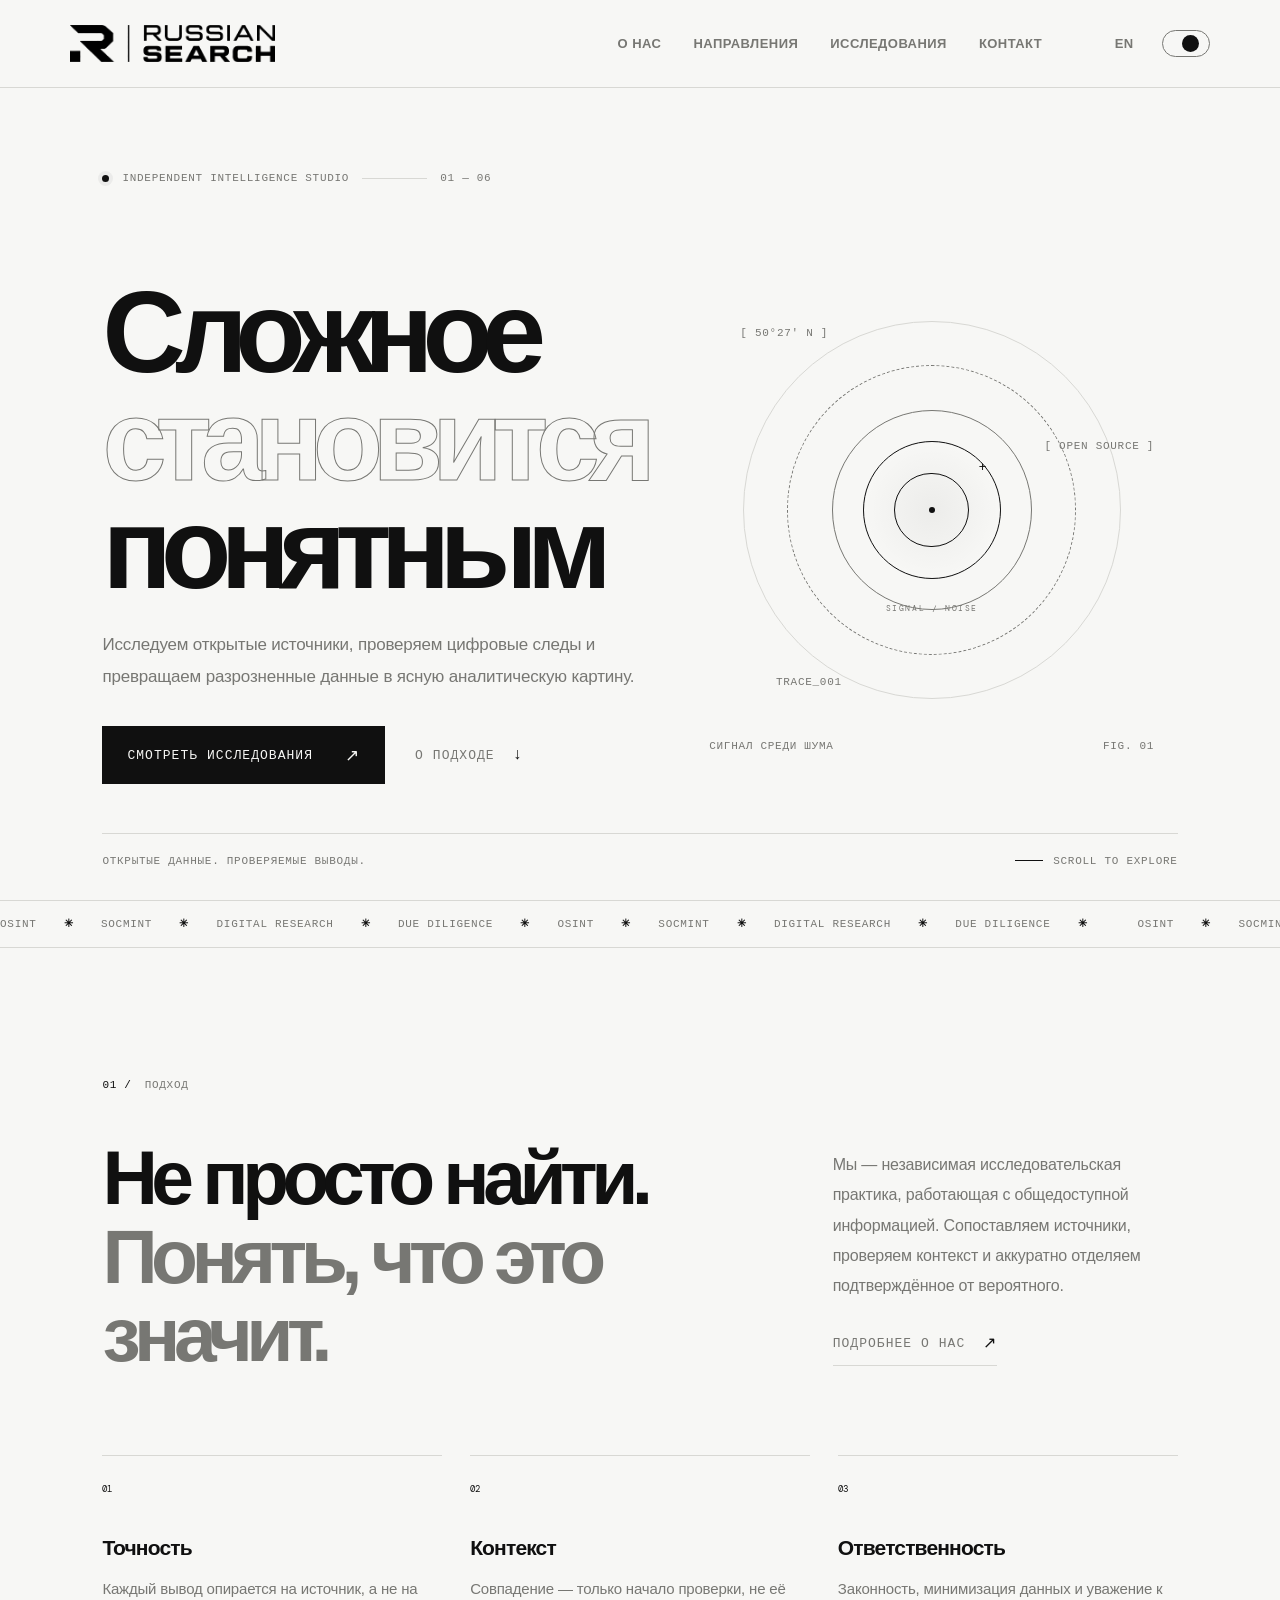
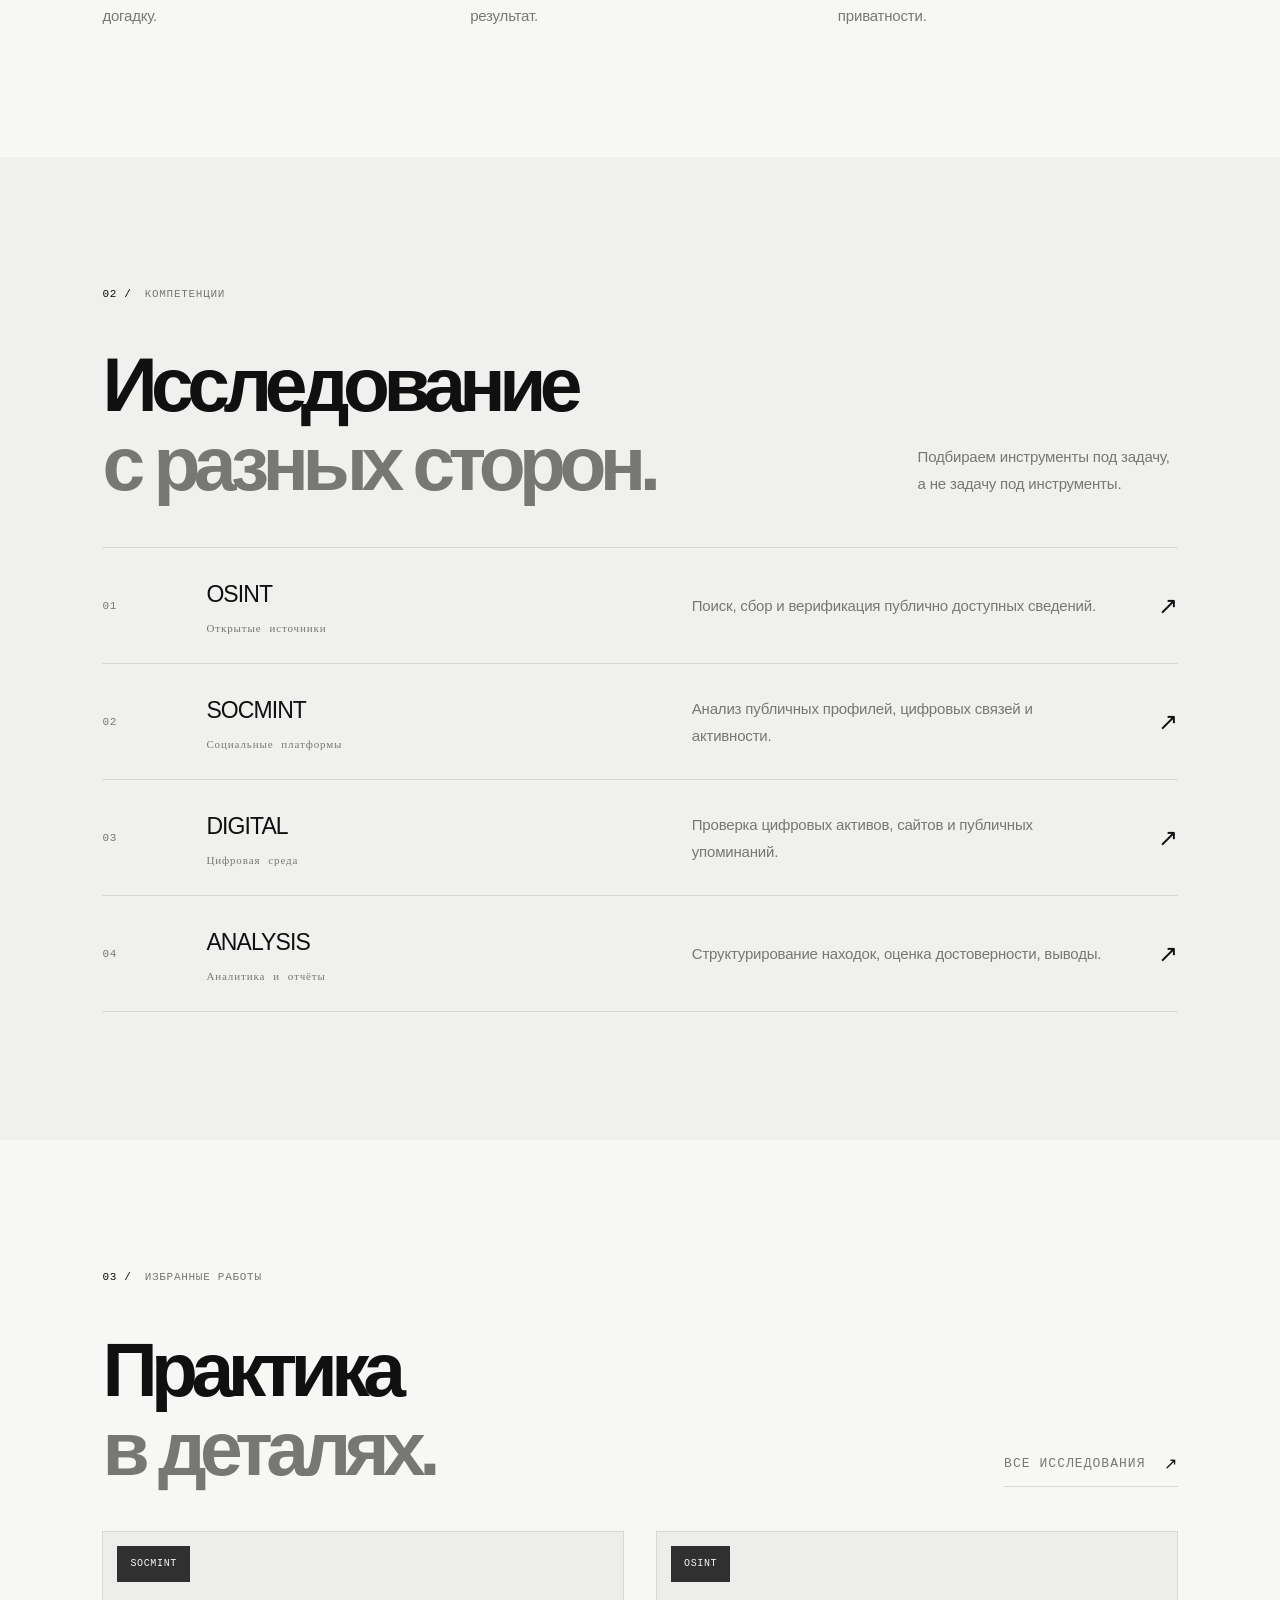
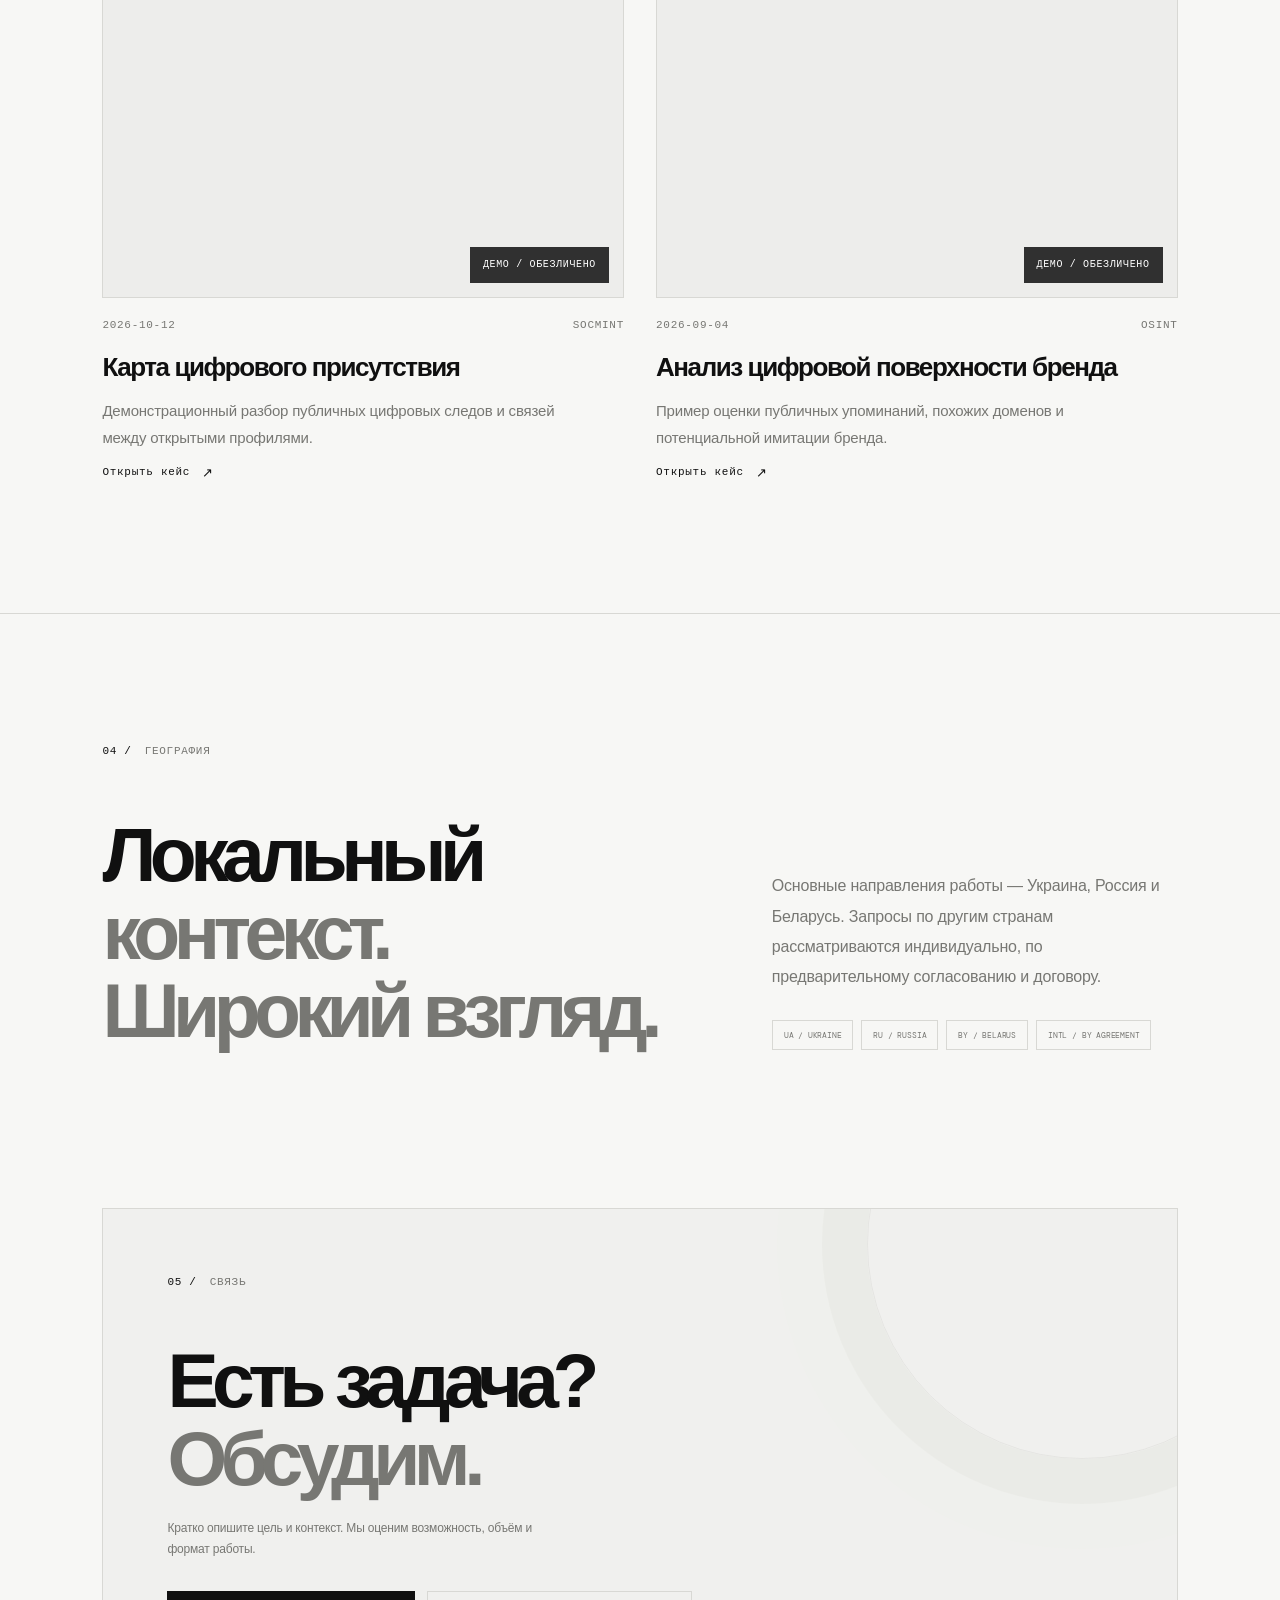
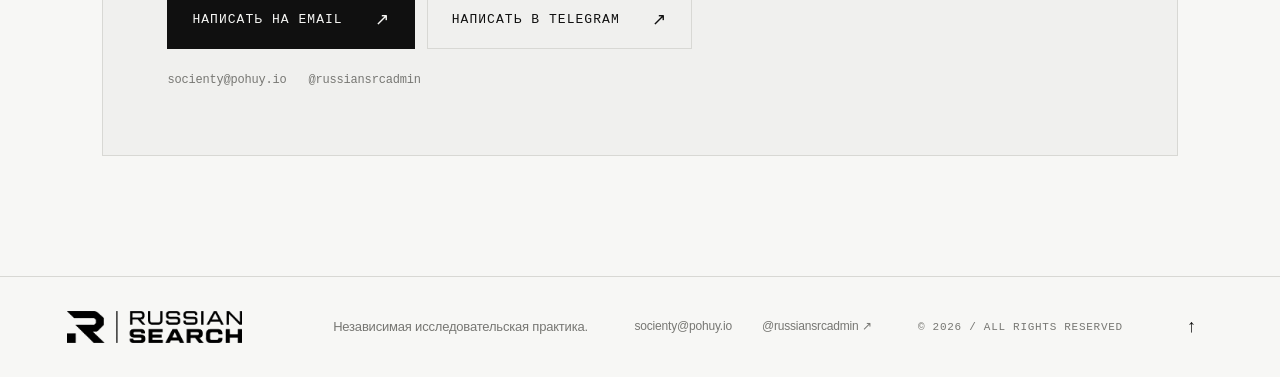
==== index.html @ 15780069 "site" ====
<!doctype html>
<html lang="ru">
<head>
<meta charset="utf-8"><meta name="viewport" content="width=device-width, initial-scale=1">
<meta name="theme-color" content="#f7f7f5">
<meta name="description" content="Independent OSINT research studio. Evidence-led intelligence, digital investigations and analytical reporting.">
<title>RUSSIAN SEARCH — Intelligence, clearly.</title>
<link rel="preconnect" href="https://fonts.googleapis.com"><link rel="preconnect" href="https://fonts.gstatic.com" crossorigin>
<link href="https://fonts.googleapis.com/css2?family=DM+Mono:wght@400;500&family=Manrope:wght@400;500;600;700;800&display=swap" rel="stylesheet">
<link rel="stylesheet" href="assets/css.css">
<link rel="stylesheet" href="assets/brand.css">
</head>
<body>
<div class="noise"></div><div class="cursor-glow"></div>
<header class="header">
 <a class="logo" href="#home" aria-label="Home"><img class="logo-image" src="assets/russian-search-logo.png" alt="Russian Search"></a>
 <nav class="nav" id="nav"><a href="#about" data-t="nav_about">О нас</a><a href="#services" data-t="nav_services">Направления</a><a href="#work" data-t="nav_work">Исследования</a><a href="#contact" data-t="nav_contact">Контакт</a></nav>
 <div class="header-actions"><button class="lang" id="lang">EN</button><button class="theme" id="theme" aria-label="Switch theme"><span></span></button><button class="burger" id="burger" aria-label="Open menu" aria-controls="nav" aria-expanded="false"><i></i><i></i></button></div>
</header>
<main id="home">
<section class="hero section-pad">
 <div class="hero-kicker reveal"><span class="pulse"></span><span data-t="hero_kicker">INDEPENDENT INTELLIGENCE STUDIO</span><span class="kicker-line"></span><span class="mono">01 — 06</span></div>
 <div class="hero-grid">
  <div class="hero-main"><h1 class="hero-title reveal"><span data-t="hero_line1">Сложное</span><br><span class="outline" data-t="hero_line2">становится</span><br><span data-t="hero_line3">понятным<span class="lime">.</span></span></h1>
   <p class="hero-desc reveal" data-t="hero_desc">Исследуем открытые источники, проверяем цифровые следы и превращаем разрозненные данные в ясную аналитическую картину.</p>
   <div class="hero-cta reveal"><a class="btn btn-light" href="#work"><span data-t="hero_cta">Смотреть исследования</span><b>↗</b></a><a class="text-link" href="#about"><span data-t="hero_more">О подходе</span><b>↓</b></a></div>
  </div>
  <div class="hero-art reveal">
   <div class="orbit orbit-a"></div><div class="orbit orbit-b"></div><div class="orbit orbit-c"></div>
   <div class="art-core"><div class="core-cross">+</div><div class="core-ring"></div><div class="core-dot"></div><span class="core-label">SIGNAL / NOISE</span></div>
   <span class="art-tag tag-a">[ 50°27' N ]</span><span class="art-tag tag-b">[ OPEN SOURCE ]</span><span class="art-tag tag-c">TRACE_001</span>
   <div class="art-bottom"><span data-t="art_caption">СИГНАЛ СРЕДИ ШУМА</span><span class="mono">FIG. 01</span></div>
  </div>
 </div>
 <div class="hero-bottom reveal"><span data-t="hero_bottom">ОТКРЫТЫЕ ДАННЫЕ. ПРОВЕРЯЕМЫЕ ВЫВОДЫ.</span><span class="scroll-cue"><i></i><span data-t="scroll">SCROLL TO EXPLORE</span></span></div>
</section>
<section class="ticker" aria-label="Areas"><div class="ticker-track"><span>OSINT <b>✳</b> SOCMINT <b>✳</b> DIGITAL RESEARCH <b>✳</b> DUE DILIGENCE <b>✳</b> OSINT <b>✳</b> SOCMINT <b>✳</b> DIGITAL RESEARCH <b>✳</b> DUE DILIGENCE <b>✳</b></span><span aria-hidden="true">OSINT <b>✳</b> SOCMINT <b>✳</b> DIGITAL RESEARCH <b>✳</b> DUE DILIGENCE <b>✳</b></span></div></section>
<section class="intro section-pad" id="about">
 <div class="section-label reveal"><span>01 /</span><span data-t="about_label">ПОДХОД</span></div>
 <div class="intro-content"><h2 class="display reveal" data-t="about_title">Не просто найти.<br><em>Понять, что это значит.</em></h2><div class="intro-copy reveal"><p data-t="about_copy">Мы — независимая исследовательская практика, работающая с общедоступной информацией. Сопоставляем источники, проверяем контекст и аккуратно отделяем подтверждённое от вероятного.</p><a class="under-link" href="about.html"><span data-t="about_link">Подробнее о нас</span><b>↗</b></a></div></div>
 <div class="principles"><article class="principle reveal"><span>01</span><h3 data-t="principle1">Точность</h3><p data-t="principle1d">Каждый вывод опирается на источник, а не на догадку.</p></article><article class="principle reveal"><span>02</span><h3 data-t="principle2">Контекст</h3><p data-t="principle2d">Совпадение — только начало проверки, не её результат.</p></article><article class="principle reveal"><span>03</span><h3 data-t="principle3">Ответственность</h3><p data-t="principle3d">Законность, минимизация данных и уважение к приватности.</p></article></div>
</section>
<section class="services section-pad" id="services">
 <div class="section-label reveal"><span>02 /</span><span data-t="services_label">КОМПЕТЕНЦИИ</span></div><div class="section-heading reveal"><h2 class="display" data-t="services_title">Исследование<br><em>с разных сторон.</em></h2><p data-t="services_intro">Подбираем инструменты под задачу, а не задачу под инструменты.</p></div>
 <div class="service-list">
  <a class="service-row reveal" href="services.html"><span class="service-no">01</span><span class="service-title">OSINT <small data-t="s1_sub">Открытые источники</small></span><span class="service-desc" data-t="s1_desc">Поиск, сбор и верификация публично доступных сведений.</span><span class="service-arrow">↗</span></a>
  <a class="service-row reveal" href="services.html"><span class="service-no">02</span><span class="service-title">SOCMINT <small data-t="s2_sub">Социальные платформы</small></span><span class="service-desc" data-t="s2_desc">Анализ публичных профилей, цифровых связей и активности.</span><span class="service-arrow">↗</span></a>
  <a class="service-row reveal" href="services.html"><span class="service-no">03</span><span class="service-title">DIGITAL <small data-t="s3_sub">Цифровая среда</small></span><span class="service-desc" data-t="s3_desc">Проверка цифровых активов, сайтов и публичных упоминаний.</span><span class="service-arrow">↗</span></a>
  <a class="service-row reveal" href="services.html"><span class="service-no">04</span><span class="service-title">ANALYSIS <small data-t="s4_sub">Аналитика и отчёты</small></span><span class="service-desc" data-t="s4_desc">Структурирование находок, оценка достоверности, выводы.</span><span class="service-arrow">↗</span></a>
 </div>
</section>
<section class="work section-pad" id="work">
 <div class="section-label reveal"><span>03 /</span><span data-t="work_label">ИЗБРАННЫЕ РАБОТЫ</span></div><div class="work-heading reveal"><h2 class="display" data-t="work_title">Практика<br><em>в деталях.</em></h2><a class="under-link" href="work.html"><span data-t="all_work">Все исследования</span><b>↗</b></a></div>
 <div class="work-grid" id="featured-work"><div class="skeleton"></div><div class="skeleton"></div></div>
</section>
<section class="regions section-pad"><div class="section-label reveal"><span>04 /</span><span data-t="regions_label">ГЕОГРАФИЯ</span></div><div class="regions-layout"><h2 class="display reveal" data-t="regions_title">Локальный<br><em>контекст. Широкий взгляд.</em></h2><div class="regions-right reveal"><p data-t="regions_copy" data-profile="location">Основные направления работы — Украина, Россия и Беларусь. Запросы по другим странам рассматриваются индивидуально, по предварительному согласованию и договору.</p><div class="region-tags"><span>UA / UKRAINE</span><span>RU / RUSSIA</span><span>BY / BELARUS</span><span>INTL / BY AGREEMENT</span></div></div></div></section>
<section class="contact section-pad" id="contact"><div class="contact-box reveal"><div class="contact-orb"></div><div class="section-label"><span>05 /</span><span data-t="contact_label">СВЯЗЬ</span></div><h2 class="display" data-t="contact_title">Есть задача?<br><em>Обсудим.</em></h2><p data-t="contact_copy">Кратко опишите цель и контекст. Мы оценим возможность, объём и формат работы.</p><div class="contact-actions"><a class="btn btn-lime" data-contact-email href="mailto:socienty@pohuy.io"><span data-t="contact_btn">Написать на email</span><b>↗</b></a><a class="btn btn-outline" data-contact-telegram href="https://t.me/russiansrcadmin" target="_blank" rel="noopener noreferrer"><span data-t="contact_telegram">Написать в Telegram</span><b>↗</b></a></div><div class="contact-details"><a data-contact-email href="mailto:socienty@pohuy.io">socienty@pohuy.io</a><a data-contact-telegram href="https://t.me/russiansrcadmin" target="_blank" rel="noopener noreferrer">@russiansrcadmin</a></div></div></section>
</main>
<footer class="footer"><a class="logo" href="#home"><img class="logo-image" src="assets/russian-search-logo.png" alt="Russian Search"></a><span data-t="footer_text">Независимая исследовательская практика.</span><div class="footer-contacts"><a data-contact-email href="mailto:socienty@pohuy.io">socienty@pohuy.io</a><a data-contact-telegram href="https://t.me/russiansrcadmin" target="_blank" rel="noopener noreferrer">@russiansrcadmin <span aria-hidden="true">↗</span></a></div><span class="mono">© <span id="year"></span> / ALL RIGHTS RESERVED</span><a class="to-top" href="#home">↑</a></footer>
<script src="assets/app.js"></script>
</body></html>
---- assets/css.css ----
@import url('https://fonts.googleapis.com/css2?family=DM+Mono:wght@400;500&family=Manrope:wght@400;500;600;700;800&display=swap');
:root{--bg:#0b0d0c;--panel:#121613;--ink:#f0f2ed;--muted:#8c948d;--line:#29312b;--lime:#c3fa72;--lime-dim:#c3fa7217;--card:#111511;--shadow:0 30px 90px #0007;--max:1280px}
[data-theme=light]{--bg:#f1f2ed;--panel:#fff;--ink:#141814;--muted:#6f786f;--line:#d9ded5;--lime:#7eae3c;--lime-dim:#7eae3c19;--card:#e9ede5;--shadow:0 30px 90px #1b28101a}
*{box-sizing:border-box}html{scroll-behavior:smooth;scroll-padding-top:95px}body{margin:0;background:var(--bg);color:var(--ink);font-family:Manrope,Arial,sans-serif;overflow-x:hidden;transition:background .35s,color .35s}a{color:inherit;text-decoration:none}button{font:inherit;color:inherit;cursor:pointer}.noise{position:fixed;inset:-50%;z-index:20;pointer-events:none;opacity:.035;background-image:url("data:image/svg+xml,%3Csvg viewBox='0 0 180 180' xmlns='http://www.w3.org/2000/svg'%3E%3Cfilter id='n'%3E%3CfeTurbulence type='fractalNoise' baseFrequency='.8' numOctaves='4' stitchTiles='stitch'/%3E%3C/filter%3E%3Crect width='100%25' height='100%25' filter='url(%23n)' opacity='.6'/%3E%3C/svg%3E")}.cursor-glow{position:fixed;top:0;left:0;width:280px;height:280px;border-radius:50%;background:radial-gradient(circle,#c3fa720d,transparent 68%);pointer-events:none;z-index:0;transition:transform .12s ease-out}.header{height:82px;padding:0 clamp(22px,6vw,92px);display:flex;align-items:center;justify-content:space-between;border-bottom:1px solid var(--line);position:sticky;top:0;z-index:15;background:color-mix(in srgb,var(--bg) 82%,transparent);backdrop-filter:blur(22px)}.logo{display:flex;align-items:center;gap:12px;position:relative;z-index:2}.logo-symbol{width:34px;height:34px;border:1px solid var(--lime);border-radius:50%;display:grid;place-items:center;font-size:16px;font-weight:800;letter-spacing:-.1em}.logo-symbol span{color:var(--lime)}.logo-name{font-size:11px;font-weight:800;letter-spacing:.2em}.nav{display:flex;gap:clamp(20px,3vw,44px);margin-left:auto;margin-right:6vw}.nav a,.admin,.lang{font:10px 'DM Mono',monospace;letter-spacing:.08em;text-transform:uppercase;color:var(--muted);transition:color .2s}.nav a:hover,.admin:hover{color:var(--lime)}.header-actions{display:flex;align-items:center;gap:22px}.lang{background:none;border:0;color:var(--ink)}.theme{width:37px;height:21px;border:1px solid var(--line);border-radius:20px;background:var(--panel);padding:3px;display:flex;align-items:center}.theme span{width:13px;height:13px;background:var(--lime);border-radius:50%;transition:transform .25s}.theme:after{content:"";}.theme span{transform:translateX(0)}[data-theme=light] .theme span{transform:translateX(15px)}.burger{display:none;background:none;border:0}.burger i{display:block;width:20px;height:1px;background:var(--ink);margin:6px}.section-pad{padding-left:clamp(22px,8.4vw,132px);padding-right:clamp(22px,8.4vw,132px)}.mono,.section-label,.hero-kicker,.art-tag,.art-bottom,.hero-bottom,.ticker,.service-no,.work-meta,.image-stamp,.image-blur-label,.card-link,.footer .mono,.filter-row,.case-side,.case-disclaimer{font-family:'DM Mono',monospace;letter-spacing:.1em}.hero{min-height:calc(100vh - 82px);padding-top:clamp(75px,10vh,125px);padding-bottom:32px;display:flex;flex-direction:column;justify-content:space-between;position:relative;overflow:hidden}.hero-kicker{display:flex;align-items:center;gap:13px;font-size:9px;color:var(--muted)}.pulse{width:7px;height:7px;background:var(--lime);border-radius:50%;box-shadow:0 0 0 5px var(--lime-dim);animation:pulse 2s infinite}.kicker-line{width:65px;height:1px;background:var(--line)}.hero-grid{display:grid;grid-template-columns:1.15fr .85fr;align-items:center;gap:4vw;flex:1}.hero-title{font-size:clamp(66px,9.5vw,142px);line-height:.91;letter-spacing:-.09em;font-weight:600;margin:45px 0 30px;position:relative;z-index:2}.hero-title .outline{-webkit-text-stroke:1px var(--muted);color:transparent}.lime{color:var(--lime)}.hero-desc{font-size:13px;line-height:1.9;color:var(--muted);max-width:460px;margin:0}.hero-cta{display:flex;align-items:center;gap:30px;margin-top:34px}.btn{height:52px;padding:0 19px;display:inline-flex;align-items:center;gap:35px;font:10px 'DM Mono';letter-spacing:.04em;text-transform:uppercase;transition:transform .25s,background .25s,color .25s}.btn b{font-size:17px;font-weight:400}.btn-light{background:var(--ink);color:var(--bg)}.btn-light:hover{background:var(--lime);color:#111;transform:translateY(-3px)}.text-link,.under-link{font:10px 'DM Mono';letter-spacing:.06em;text-transform:uppercase;color:var(--muted);display:inline-flex;gap:18px;align-items:center}.text-link b,.under-link b{color:var(--lime);font-size:16px;font-weight:400}.text-link:hover,.under-link:hover{color:var(--ink)}.hero-art{height:min(490px,45vw);min-height:330px;position:relative;display:grid;place-items:center}.orbit{position:absolute;border:1px solid var(--line);border-radius:50%;aspect-ratio:1;animation:orbit 38s linear infinite}.orbit-a{width:85%}.orbit-b{width:65%;border-style:dashed;animation-direction:reverse;animation-duration:55s}.orbit-c{width:45%;border-color:color-mix(in srgb,var(--lime) 35%,transparent)}.art-core{width:31%;aspect-ratio:1;border:1px solid var(--lime);border-radius:50%;display:grid;place-items:center;position:relative;background:radial-gradient(circle,var(--lime-dim),transparent 70%);box-shadow:0 0 90px var(--lime-dim);animation:float 5s ease-in-out infinite}.core-ring{width:55%;height:55%;border:1px solid var(--lime);border-radius:50%;position:absolute;animation:core 9s linear infinite}.core-dot{width:6px;height:6px;border-radius:50%;background:var(--lime);box-shadow:0 0 18px var(--lime)}.core-cross{position:absolute;top:10%;right:10%;color:var(--lime);font-size:13px}.core-label{position:absolute;bottom:-35px;white-space:nowrap;font:8px 'DM Mono';letter-spacing:.2em;color:var(--muted)}.art-tag{position:absolute;font-size:8px;color:var(--muted)}.tag-a{top:12%;left:7%}.tag-b{right:0;top:35%}.tag-c{bottom:13%;left:15%;color:var(--lime)}.art-bottom{position:absolute;bottom:0;left:0;right:0;display:flex;justify-content:space-between;font-size:8px;color:var(--muted)}.hero-bottom{display:flex;justify-content:space-between;border-top:1px solid var(--line);padding-top:18px;font-size:8px;color:var(--muted)}.scroll-cue{display:flex;align-items:center;gap:10px}.scroll-cue i{height:1px;width:28px;background:var(--lime)}.ticker{overflow:hidden;border-top:1px solid var(--line);border-bottom:1px solid var(--line);padding:17px 0;white-space:nowrap;color:var(--muted);font-size:9px}.ticker-track{display:flex;width:max-content;animation:marquee 35s linear infinite}.ticker-track span{padding-right:30px}.ticker b{color:var(--lime);padding:0 20px}.section-label{font-size:9px;color:var(--muted);display:flex;gap:13px}.section-label span:first-child{color:var(--lime)}.intro,.services,.work,.regions{padding-top:130px;padding-bottom:130px}.intro-content{display:grid;grid-template-columns:1.3fr .7fr;gap:8vw;margin-top:52px;align-items:end}.display{font-size:clamp(43px,6.1vw,82px);font-weight:500;line-height:1.02;letter-spacing:-.075em;margin:0}.display em{font-style:normal;color:var(--muted)}.intro-copy{max-width:380px;padding-bottom:7px}.intro-copy p,.regions-right p{font-size:13px;line-height:2;color:var(--muted);margin:0 0 27px}.under-link{border-bottom:1px solid var(--line);padding-bottom:12px}.principles{display:grid;grid-template-columns:repeat(3,1fr);gap:35px;margin-top:100px}.principle{border-top:1px solid var(--line);padding-top:18px}.principle>span,.values-grid>div>span{font:9px 'DM Mono';color:var(--lime)}.principle h3{font-size:18px;font-weight:500;letter-spacing:-.04em;margin:30px 0 10px}.principle p{font-size:11px;line-height:1.8;color:var(--muted);max-width:260px;margin:0}.services{background:var(--panel)}.section-heading{display:flex;justify-content:space-between;align-items:end;margin:50px 0 55px;gap:30px}.section-heading>p{max-width:260px;color:var(--muted);font-size:12px;line-height:1.8;margin:0 0 5px}.service-list{border-top:1px solid var(--line)}.service-row{min-height:104px;border-bottom:1px solid var(--line);display:grid;grid-template-columns:70px 1.1fr 1fr 35px;align-items:center;gap:25px;transition:padding .3s,background .3s}.service-row:hover{padding-left:15px;background:var(--lime-dim)}.service-no{font-size:9px;color:var(--lime)}.service-title{font-size:19px;letter-spacing:-.04em}.service-title small{display:block;font:8px 'DM Mono';color:var(--muted);letter-spacing:.08em;margin-top:7px}.service-desc{font-size:11px;line-height:1.7;color:var(--muted);max-width:300px}.service-arrow{font-size:19px;color:var(--lime);text-align:right}.work-heading{display:flex;align-items:end;justify-content:space-between;margin:50px 0 50px}.work-grid{display:grid;grid-template-columns:repeat(2,minmax(0,1fr));gap:45px 24px}.work-card{display:block;min-width:0}.work-image{height:auto;aspect-ratio:1.42;position:relative;overflow:hidden;background:var(--card);border:1px solid var(--line)}.work-image img{width:100%;height:100%;object-fit:cover;filter:blur(9px) saturate(.6);transform:scale(1.08);transition:transform .8s cubic-bezier(.2,.7,.2,1),filter .8s}.work-card:hover .work-image img{transform:scale(1.15);filter:blur(6px) saturate(.8)}.image-fallback{height:100%;background:radial-gradient(circle at 60% 35%,var(--lime-dim),transparent 35%),linear-gradient(130deg,var(--card),var(--panel))}.image-stamp,.image-blur-label{position:absolute;font-size:8px;color:#f0f2ed;background:#0b0d0cbd;padding:8px 10px}.image-stamp{top:14px;left:14px}.image-blur-label{bottom:14px;right:14px;color:var(--lime)}.work-meta{display:flex;justify-content:space-between;color:var(--muted);font-size:8px;margin-top:18px}.work-card h3{font-size:22px;letter-spacing:-.05em;font-weight:500;margin:12px 0 8px}.work-card>p{font-size:11px;line-height:1.8;color:var(--muted);max-width:490px;margin:0}.card-link{font-size:8px;color:var(--lime);display:flex;gap:12px;margin-top:20px}.card-link b{font-size:13px;font-weight:400}.regions{border-top:1px solid var(--line)}.regions-layout{display:grid;grid-template-columns:1fr .7fr;gap:8vw;margin-top:55px;align-items:end}.regions-right{max-width:450px}.region-tags{display:flex;flex-wrap:wrap;gap:8px}.region-tags span{border:1px solid var(--line);padding:9px 11px;font:8px 'DM Mono';color:var(--muted)}.contact{padding-top:30px;padding-bottom:120px}.contact-box{position:relative;overflow:hidden;background:var(--panel);border:1px solid var(--line);padding:clamp(35px,7vw,90px)}.contact-box .display{margin:50px 0 20px}.contact-box>p{font-size:12px;line-height:1.8;color:var(--muted);max-width:380px;margin-bottom:30px}.btn-lime{background:var(--lime);color:#10140e}.btn-lime:hover{transform:translateY(-3px);box-shadow:0 10px 40px var(--lime-dim)}.contact-box>small{display:block;color:var(--muted);font-size:9px;margin-top:18px}.contact-orb{position:absolute;width:430px;height:430px;border:1px solid var(--line);border-radius:50%;right:-120px;top:-180px;box-shadow:0 0 0 45px var(--lime-dim),0 0 0 90px #c3fa7208;pointer-events:none}.footer{min-height:100px;border-top:1px solid var(--line);padding:25px clamp(22px,6vw,92px);display:flex;align-items:center;justify-content:space-between;gap:20px;color:var(--muted);font-size:9px}.footer .mono{font-size:8px}.to-top{font-size:18px;color:var(--lime)}.inner-page{padding-top:100px;padding-bottom:120px;min-height:80vh}.inner-title{font-size:clamp(55px,8vw,105px);margin:55px 0 25px}.inner-lead{font-size:14px;line-height:1.9;color:var(--muted);max-width:650px}.about-photo{height:clamp(220px,40vw,480px);margin:75px 0;overflow:hidden;position:relative;background:var(--panel)}.about-photo img{width:100%;height:100%;object-fit:cover;filter:grayscale(1) brightness(.65);opacity:.8}.about-photo span{position:absolute;bottom:18px;left:20px;font:8px 'DM Mono';letter-spacing:.12em;color:#fff}.two-col{display:grid;grid-template-columns:1fr 1fr;gap:8vw;padding:45px 0;border-top:1px solid var(--line)}.sub-display{font-size:clamp(27px,4vw,45px);line-height:1.1;letter-spacing:-.06em;font-weight:500}.body-copy{font-size:12px;line-height:2;color:var(--muted);max-width:520px}.values-grid{display:grid;grid-template-columns:repeat(3,1fr);gap:30px;margin:70px 0}.values-grid>div{border-top:1px solid var(--line);padding-top:17px}.values-grid h3{font-size:17px;font-weight:500;margin:30px 0 8px}.values-grid p{font-size:11px;line-height:1.8;color:var(--muted)}.back-link{margin-top:35px}.service-detail-list{margin-top:85px;border-top:1px solid var(--line)}.service-detail{display:grid;grid-template-columns:160px 1fr 30px;gap:30px;padding:34px 0;border-bottom:1px solid var(--line);align-items:start}.service-detail>span{font:9px 'DM Mono';color:var(--lime)}.service-detail h2{font-size:21px;font-weight:500;letter-spacing:-.04em;margin:0 0 12px}.service-detail p{font-size:12px;line-height:1.9;color:var(--muted);max-width:620px;margin:0}.service-detail>b{font-weight:400;color:var(--lime)}.legal-note{display:flex;gap:20px;padding:22px;background:var(--lime-dim);margin-top:45px}.legal-note>span{color:var(--lime);font:15px 'DM Mono'}.legal-note p{font-size:11px;line-height:1.8;color:var(--muted);margin:0}.filter-row{display:flex;align-items:center;gap:10px;margin:60px 0 28px;font-size:8px;color:var(--muted)}.filter{background:none;border:1px solid var(--line);padding:9px 13px;font:8px 'DM Mono';color:var(--muted)}.filter.active,.filter:hover{background:var(--lime);border-color:var(--lime);color:#10140e}.full-grid{padding-bottom:40px}.case-page{padding-top:70px;padding-bottom:120px}.case-wrap{max-width:1050px;margin:auto}.case-label{margin-top:60px}.case-title{font-size:clamp(48px,8vw,94px);margin:30px 0 20px}.case-lead{font-size:14px;line-height:1.9;color:var(--muted);max-width:700px}.case-cover{height:clamp(230px,42vw,500px);position:relative;overflow:hidden;background:var(--panel);margin:55px 0}.case-cover img{width:100%;height:100%;object-fit:cover;filter:blur(9px) grayscale(.5);transform:scale(1.08)}.case-cover span{position:absolute;bottom:17px;right:17px;background:#0b0d0cdb;color:var(--lime);padding:9px;font:8px 'DM Mono'}.case-body{display:grid;grid-template-columns:.35fr 1fr;gap:6vw}.case-side{font-size:8px;color:var(--muted);display:flex;flex-direction:column;gap:12px}.case-body article{font-size:13px;line-height:2;color:var(--muted)}.case-body article h2{font-size:22px;color:var(--ink);font-weight:500;letter-spacing:-.04em;margin-top:35px}.case-disclaimer{font-size:8px;color:var(--lime);border-top:1px solid var(--line);padding-top:18px;margin-top:45px}.skeleton{height:300px;background:linear-gradient(100deg,var(--panel) 20%,var(--card) 40%,var(--panel) 60%);background-size:200% 100%;animation:shimmer 1.5s infinite}.empty-state{color:var(--muted);font-size:12px}.reveal{opacity:0;transform:translateY(24px);transition:opacity .8s ease,transform .8s cubic-bezier(.2,.7,.2,1)}.reveal.visible{opacity:1;transform:translateY(0)}.service-row:nth-child(2),.principle:nth-child(2){transition-delay:.08s}.service-row:nth-child(3),.principle:nth-child(3){transition-delay:.16s}
@keyframes pulse{50%{box-shadow:0 0 0 9px transparent}}@keyframes orbit{to{transform:rotate(360deg)}}@keyframes core{to{transform:rotate(-360deg)}}@keyframes float{50%{transform:translateY(-10px)}}@keyframes marquee{to{transform:translateX(-50%)}}@keyframes shimmer{to{background-position:-200% 0}}
@media(max-width:900px){.header{padding:0 25px}.nav{gap:18px;margin-right:4vw}.hero-grid{grid-template-columns:1fr .8fr}.hero-title{font-size:clamp(65px,10vw,100px)}.hero-art{min-height:280px}.section-pad{padding-left:6vw;padding-right:6vw}.intro-content{gap:5vw}.service-row{grid-template-columns:45px 1fr 1fr 25px;gap:15px}}
@media(max-width:680px){.header{height:70px;padding:0 20px}.header-actions{gap:14px}.nav{display:none;position:absolute;top:69px;left:0;right:0;margin:0;padding:24px 22px 28px;background:var(--bg);border-bottom:1px solid var(--line);flex-direction:column;gap:22px}.nav.open{display:flex}.nav a{font-size:12px}.burger{display:block}.burger i{transition:.2s}.burger.active i:first-child{transform:translateY(3.5px) rotate(45deg)}.burger.active i:last-child{transform:translateY(-3.5px) rotate(-45deg)}.admin{display:none}.hero{min-height:auto;padding-top:85px;padding-bottom:25px}.hero-grid{grid-template-columns:1fr;gap:0}.hero-title{font-size:clamp(65px,14vw,98px);margin:48px 0 25px}.hero-desc{max-width:450px}.hero-art{height:330px;min-height:0;margin-top:30px}.art-bottom{bottom:4px}.hero-bottom{margin-top:20px;font-size:7px}.intro,.services,.work,.regions{padding-top:85px;padding-bottom:85px}.intro-content,.regions-layout{grid-template-columns:1fr;gap:28px;margin-top:38px}.display{font-size:clamp(42px,10vw,64px)}.principles{grid-template-columns:1fr;gap:25px;margin-top:65px}.principle{display:grid;grid-template-columns:35px 1fr;column-gap:15px}.principle>span{grid-row:span 2}.principle h3{margin:0 0 7px}.principle p{max-width:100%}.section-heading,.work-heading{align-items:flex-start;flex-direction:column;margin:38px 0}.section-heading>p{max-width:380px}.service-row{grid-template-columns:34px 1fr 25px;gap:10px;padding:20px 0}.service-title{font-size:17px}.service-desc{grid-column:2;grid-row:2;font-size:10px}.service-arrow{grid-column:3;grid-row:1}.work-grid{grid-template-columns:1fr;gap:38px}.work-card h3{font-size:20px}.contact{padding-bottom:80px}.contact-box{padding:35px 25px}.contact-orb{right:-270px}.footer{flex-wrap:wrap;padding:24px 20px}.footer>span:nth-child(2){order:3;width:100%}.inner-page{padding-top:75px;padding-bottom:85px}.inner-title{font-size:clamp(48px,11vw,75px);margin:45px 0 20px}.about-photo{margin:50px 0;height:250px}.two-col{grid-template-columns:1fr;gap:20px}.values-grid{grid-template-columns:1fr;gap:15px;margin:40px 0}.values-grid>div{display:grid;grid-template-columns:35px 1fr;column-gap:12px}.values-grid>div>span{grid-row:span 2}.values-grid h3{margin:0 0 6px}.values-grid p{margin:0}.service-detail{grid-template-columns:1fr 25px;gap:12px;padding:25px 0}.service-detail>span{grid-column:1/-1}.service-detail>div{grid-column:1}.service-detail>b{grid-column:2;grid-row:2}.filter-row{flex-wrap:wrap;margin-top:40px}.case-page{padding-top:45px}.case-body{grid-template-columns:1fr;gap:25px}.case-side{flex-direction:row;flex-wrap:wrap}.case-title{font-size:clamp(44px,11vw,70px)}}
@media(prefers-reduced-motion:reduce){*,*::before,*::after{animation-duration:.01ms!important;animation-iteration-count:1!important;scroll-behavior:auto!important;transition-duration:.01ms!important}.reveal{opacity:1;transform:none}}
---- assets/brand.css ----
/* RUSSIAN SEARCH — monochrome editorial identity */
:root{color-scheme:light;--bg:#f7f7f5;--panel:#f0f0ee;--ink:#101010;--muted:#777773;--line:#d8d8d4;--lime:#111;--lime-dim:#1111110c;--card:#ededeb;--shadow:0 24px 70px #0000000b;--max:1320px}
[data-theme=dark]{color-scheme:dark;--bg:#090909;--panel:#111;--ink:#f4f4f1;--muted:#92928d;--line:#292929;--lime:#f4f4f1;--lime-dim:#ffffff0d;--card:#151515;--shadow:0 24px 70px #0008}
html{scroll-behavior:smooth;scroll-padding-top:90px}body{background:var(--bg);color:var(--ink);font-family:Inter,Arial,sans-serif;letter-spacing:-.012em}::selection{background:var(--ink);color:var(--bg)}
.noise,.cursor-glow{display:none!important}
.header{height:76px;padding:0 clamp(20px,5.2vw,82px);border-bottom:1px solid var(--line);background:color-mix(in srgb,var(--bg) 94%,transparent);backdrop-filter:blur(16px)}
.logo{gap:0;min-width:180px}.logo-image{display:block;width:164px;height:auto;max-height:42px;object-fit:contain;object-position:left center;filter:none;transition:opacity .2s}.logo:hover .logo-image{opacity:.68}[data-theme=dark] .logo-image{filter:invert(1)}
.nav{gap:clamp(17px,2.5vw,34px);margin-right:clamp(20px,4vw,64px)}.nav a,.admin,.lang{font-family:Inter,Arial,sans-serif;font-size:10px;font-weight:600;letter-spacing:.075em;color:var(--muted)}.nav a:hover,.admin:hover,.lang:hover{color:var(--ink)}.header-actions{gap:17px}.theme{width:34px;height:19px;border-color:var(--muted);background:transparent}.theme span{width:11px;height:11px;background:var(--ink)}[data-theme=dark] .theme span{transform:translateX(13px)}
.section-pad{padding-left:clamp(22px,8vw,124px);padding-right:clamp(22px,8vw,124px)}.hero{min-height:calc(100svh - 76px);padding-top:clamp(64px,9vh,112px);padding-bottom:30px}.hero-kicker,.section-label,.hero-bottom,.art-bottom,.art-tag,.mono,.ticker,.service-no,.work-meta,.image-stamp,.image-blur-label,.card-link,.footer .mono,.filter-row,.case-side,.case-disclaimer{font-family:ui-monospace,SFMono-Regular,Consolas,monospace;letter-spacing:.065em}.hero-kicker,.section-label{font-size:9px;color:var(--muted)}.pulse{background:var(--ink);box-shadow:0 0 0 4px var(--lime-dim)}.kicker-line{background:var(--line)}.hero-grid{grid-template-columns:1.05fr .95fr;gap:5vw}.hero-title{font-size:clamp(62px,9vw,132px);line-height:.94;letter-spacing:-.095em;font-weight:650;margin:42px 0 27px}.hero-title .outline{-webkit-text-stroke:1px var(--muted)}.lime{color:var(--ink)}.hero-desc,.intro-copy p,.regions-right p{color:var(--muted)}.hero-desc{font-size:13px;line-height:1.85}.btn{height:49px;font-family:ui-monospace,monospace;font-size:9px;letter-spacing:.08em}.btn-light,.btn-lime{background:var(--ink);color:var(--bg);border:1px solid var(--ink)}.btn-light:hover,.btn-lime:hover{background:var(--bg);color:var(--ink);transform:translateY(-2px)}.text-link b,.under-link b,.service-arrow,.card-link,.section-label span:first-child,.principle>span,.values-grid>div>span{color:var(--ink)}.text-link,.under-link{font-family:ui-monospace,monospace;font-size:9px;letter-spacing:.08em}.hero-art{min-height:320px}.orbit{border-color:var(--line)}.orbit-b{border-color:var(--muted)}.orbit-c{border-color:var(--muted)}.art-core{border-color:var(--ink);background:radial-gradient(circle,var(--lime-dim),transparent 70%);box-shadow:none}.core-ring{border-color:var(--ink)}.core-dot{background:var(--ink);box-shadow:none}.core-cross,.tag-c{color:var(--ink)}.art-tag{color:var(--muted)}.art-bottom,.hero-bottom{color:var(--muted)}.hero-bottom{border-color:var(--line)}.scroll-cue i{background:var(--ink)}
.ticker{border-color:var(--line);color:var(--muted);font-size:8px;padding:14px 0}.ticker b{color:var(--ink)}.intro,.services,.work,.regions{padding-top:clamp(82px,10vw,132px);padding-bottom:clamp(82px,10vw,132px)}.display{font-size:clamp(42px,6vw,78px);font-weight:550;letter-spacing:-.085em;line-height:1.02}.display em{color:var(--muted)}.intro-content{gap:7vw;margin-top:44px}.intro-copy p,.regions-right p{font-size:12px;line-height:1.95}.under-link{border-color:var(--line)}.principles{gap:28px;margin-top:82px}.principle,.service-list,.service-row{border-color:var(--line)}.principle h3{font-size:17px;font-weight:550}.principle p,.service-desc{color:var(--muted)}.services{background:var(--panel)}.section-heading{margin:42px 0 45px}.section-heading>p{font-size:11px;color:var(--muted)}.service-row{min-height:94px;grid-template-columns:58px 1.1fr 1fr 28px;transition:padding .25s,background .25s}.service-row:hover{padding-left:12px;background:var(--lime-dim)}.service-title{font-size:18px;font-weight:520}.service-title small{font-size:8px;color:var(--muted)}.service-no{color:var(--muted)}.service-arrow{font-size:18px}.work-heading{margin:44px 0}.work-grid{gap:42px 24px}.work-image{background:var(--card);border:1px solid var(--line)}.work-image img{filter:grayscale(1) blur(10px);transition:transform .8s cubic-bezier(.2,.7,.2,1),filter .8s}.work-card:hover .work-image img{filter:grayscale(1) blur(7px);transform:scale(1.12)}.image-stamp,.image-blur-label{background:#101010d9;color:#f5f5f2;font-size:8px}.image-blur-label{color:#fff}.work-meta{color:var(--muted)}.work-card h3{font-size:20px;font-weight:550;letter-spacing:-.055em}.work-card>p{color:var(--muted)}.card-link{color:var(--ink)}.regions-layout{gap:7vw}.region-tags span{border-color:var(--line);color:var(--muted)}.contact-box{background:var(--panel);border:1px solid var(--line);padding:clamp(28px,5vw,64px)}.contact-orb{border-color:var(--line);opacity:.45}.contact-box>p,.contact-box small{color:var(--muted)}.contact-box .section-label span:first-child{color:var(--ink)}.footer{border-color:var(--line);padding:28px clamp(22px,5.2vw,82px);color:var(--muted);font-size:10px}.footer .logo-image{width:145px;max-height:38px}.to-top{border-color:var(--line)}
.inner-page{padding-top:clamp(65px,9vw,110px);padding-bottom:100px}.inner-title{margin:42px 0 24px}.inner-lead{color:var(--muted);font-size:13px;line-height:1.9;max-width:690px}.about-photo{border:1px solid var(--line);background:var(--card)}.about-photo img{filter:grayscale(1);opacity:.82}.about-photo span{background:#111;color:#fff}.two-col{border-color:var(--line)}.sub-display{font-weight:550;letter-spacing:-.07em}.body-copy p,.values-grid p{color:var(--muted);line-height:1.9}.values-grid>div{border-color:var(--line)}.service-detail{border-color:var(--line)}.service-detail>span{color:var(--muted)}.service-detail p{color:var(--muted)}.service-detail>b{color:var(--ink)}.legal-note{background:var(--panel);border-color:var(--line)}.legal-note>span{color:var(--ink)}.filter-row{border-color:var(--line);color:var(--muted)}.filter{border-color:var(--line);color:var(--muted)}.filter.active,.filter:hover{background:var(--ink);color:var(--bg);border-color:var(--ink)}.case-cover{border:1px solid var(--line)}.case-cover img{filter:grayscale(1) blur(8px)}.case-cover>span{background:#111;color:#fff}.case-body{border-color:var(--line)}.case-side{color:var(--muted)}.case-disclaimer{border-color:var(--line);color:var(--muted)}.empty-state{color:var(--muted)}
.reveal{opacity:0;transform:translateY(16px);transition:opacity .7s ease,transform .7s cubic-bezier(.2,.7,.2,1)}.reveal.visible{opacity:1;transform:translateY(0)}.service-row.reveal{transform:translateY(12px)}.service-row.reveal.visible{transform:translateY(0)}
@media(max-width:900px){.header{padding:0 24px}.nav{gap:15px;margin-right:20px}.nav a{font-size:9px}.hero-grid{grid-template-columns:1fr .8fr}.hero-title{font-size:clamp(58px,10vw,96px)}.hero-art{min-height:280px}.intro-content{grid-template-columns:1fr;gap:28px}.intro-copy{max-width:540px}.regions-layout{grid-template-columns:1fr;gap:30px}}
@media(max-width:680px){html{scroll-padding-top:70px}.header{height:66px;padding:0 18px}.logo{min-width:0}.logo-image{width:145px;max-height:36px}.header-actions{gap:12px}.admin{display:none}.burger{display:block;padding:6px}.burger i{background:var(--ink);width:19px}.nav{display:none;position:absolute;top:65px;left:0;right:0;margin:0;padding:22px 22px 26px;background:var(--bg);border-bottom:1px solid var(--line);flex-direction:column;gap:20px}.nav.open{display:flex}.nav a{font-size:11px}.section-pad{padding-left:22px;padding-right:22px}.hero{min-height:auto;padding-top:60px;padding-bottom:25px}.hero-grid{grid-template-columns:1fr;gap:22px}.hero-title{font-size:clamp(57px,14vw,88px);margin:38px 0 22px}.hero-desc{max-width:440px}.hero-cta{gap:18px;flex-wrap:wrap;margin-top:25px}.btn{height:46px;gap:24px}.hero-art{height:260px;min-height:240px;max-height:280px;margin:0 4px}.orbit-a{width:75%}.orbit-b{width:58%}.orbit-c{width:40%}.art-tag{font-size:7px}.tag-a{left:3%}.tag-b{right:1%}.hero-bottom{font-size:7px;gap:15px}.scroll-cue{gap:6px}.ticker{padding:12px 0}.intro,.services,.work,.regions{padding-top:76px;padding-bottom:76px}.intro-content{margin-top:32px}.display{font-size:clamp(39px,10vw,58px)}.principles{grid-template-columns:1fr;gap:26px;margin-top:55px}.principle h3{margin:19px 0 8px}.section-heading,.work-heading{align-items:flex-start;flex-direction:column;gap:22px;margin:32px 0}.section-heading>p{max-width:360px}.service-row{grid-template-columns:35px 1fr 22px;gap:12px;min-height:92px}.service-desc{grid-column:2;grid-row:2;margin-top:-18px;padding-bottom:14px;font-size:10px}.service-arrow{grid-column:3;grid-row:1}.service-title{font-size:16px}.work-grid{grid-template-columns:1fr;gap:34px}.work-image{aspect-ratio:1.32}.work-card h3{font-size:19px}.regions-layout{display:grid;grid-template-columns:1fr;gap:24px}.region-tags{gap:7px}.region-tags span{font-size:7px;padding:8px}.contact{padding-top:20px;padding-bottom:70px}.contact-box{padding:28px 22px}.footer{padding:23px 20px;display:grid;grid-template-columns:1fr auto;gap:17px}.footer>span:nth-child(2){grid-column:1/-1;grid-row:2}.footer .logo-image{width:132px}.to-top{grid-column:2;grid-row:1}.inner-page{padding-top:58px;padding-bottom:75px}.inner-title{margin:32px 0 18px}.inner-lead{font-size:12px}.about-photo{margin-top:35px}.two-col{grid-template-columns:1fr;gap:22px;padding:55px 0}.values-grid{grid-template-columns:1fr;gap:0}.values-grid>div{padding:20px 0;border-bottom:1px solid var(--line)}.service-detail{grid-template-columns:1fr 25px;gap:14px;padding:24px 0}.service-detail>span{grid-column:1}.service-detail>div{grid-column:1}.service-detail>b{grid-column:2;grid-row:1}.filter-row{flex-wrap:wrap;gap:10px}.case-wrap{padding-top:55px}.case-title{font-size:clamp(38px,10vw,58px)}}
@media(prefers-reduced-motion:reduce){*,*::before,*::after{scroll-behavior:auto!important;animation-duration:.01ms!important;animation-iteration-count:1!important;transition-duration:.01ms!important}.reveal{opacity:1;transform:none}}


/* RUSSIAN SEARCH — readability, desktop controls and responsive refinement */
:root{--content:1440px}
body{font-size:16px;line-height:1.65}
.header{height:88px;padding-inline:clamp(28px,5.5vw,96px);gap:28px}
.logo{min-width:220px}.logo-image{width:205px;max-height:52px}
.nav{gap:clamp(22px,2.5vw,42px);margin-inline:auto clamp(24px,3vw,52px)}
.nav a,.admin,.lang{font-size:13px;letter-spacing:.035em;font-weight:650}
.header-actions{gap:22px}
.lang,.admin{min-height:46px;display:inline-flex;align-items:center;justify-content:center}
.admin{padding:0 18px;border:1px solid var(--ink);color:var(--ink);transition:background .2s,color .2s,transform .2s}
.admin:hover{background:var(--ink);color:var(--bg);transform:translateY(-2px)}
.theme{width:48px;height:27px;padding:4px}.theme span{width:17px;height:17px}
[data-theme=dark] .theme span{transform:translateX(19px)}
.section-pad{padding-left:clamp(28px,8vw,144px);padding-right:clamp(28px,8vw,144px)}
.hero{min-height:calc(100svh - 88px)}
.hero-kicker,.section-label,.hero-bottom,.art-bottom,.art-tag,.mono,.ticker,.service-no,.work-meta,.image-stamp,.image-blur-label,.card-link,.footer .mono,.filter-row,.case-side,.case-disclaimer{font-size:11px}
.hero-desc{font-size:17px;line-height:1.85;max-width:560px}
.btn{min-height:58px;height:auto;padding:0 24px;font-size:13px;gap:32px}
.text-link,.under-link{font-size:13px}
.display{font-size:clamp(52px,6vw,88px)}
.intro-copy p,.regions-right p{font-size:16px;line-height:1.9}
.principle h3{font-size:21px}.principle p{font-size:15px;line-height:1.8;max-width:360px}
.section-heading>p{font-size:15px;line-height:1.8}
.service-row{min-height:116px;grid-template-columns:76px 1.1fr 1fr 42px;gap:28px}
.service-no,.service-title small{font-size:11px}.service-title{font-size:23px}
.service-desc{font-size:15px;line-height:1.8;max-width:420px}.service-arrow{font-size:24px}
.work-grid{gap:54px 32px}.work-meta{font-size:11px}
.work-card h3{font-size:26px}.work-card>p{font-size:15px;line-height:1.8}
.card-link{font-size:11px;margin-top:12px}
.image-stamp,.image-blur-label{font-size:10px;padding:10px 13px}
.inner-page{max-width:1680px;margin-inline:auto}
.inner-lead{font-size:17px;line-height:1.9;max-width:820px}
.body-copy p,.values-grid p,.service-detail p{font-size:16px;line-height:1.9}
.sub-display{font-size:clamp(36px,4vw,58px)}
.filter-row{gap:12px}.filter{min-height:44px;min-width:76px;padding:0 17px;font-size:12px}
.footer{font-size:13px;gap:24px}.footer .logo-image{width:175px;max-height:46px}
.to-top{width:44px;height:44px;display:grid;place-items:center}
button:focus-visible,a:focus-visible{outline:2px solid var(--ink);outline-offset:4px}
.admin-hero{padding:clamp(56px,8vw,110px) 0 52px;border-bottom:1px solid var(--line)}
.admin-panel{margin:48px 0 0;padding:clamp(24px,4vw,48px);border:1px solid var(--line);background:var(--panel)}
.admin-panel h2{font-size:clamp(25px,3vw,38px);letter-spacing:-.05em;margin:0 0 14px}
.admin-panel p,.admin-panel li{font-size:16px;line-height:1.85;color:var(--muted)}
.admin-panel ol{padding-left:24px}.admin-panel li{padding:5px 0 5px 5px}
.admin-actions{display:flex;gap:14px;flex-wrap:wrap;margin:28px 0 10px}
.admin-note{border-left:3px solid var(--ink);padding:16px 20px;margin-top:28px;background:var(--bg);font-size:14px;line-height:1.8}
.admin-step{display:grid;grid-template-columns:48px 1fr;gap:16px;padding:22px 0;border-top:1px solid var(--line)}
.admin-step>span{font:12px ui-monospace,monospace;color:var(--muted)}
.admin-step h3{font-size:18px;margin:0 0 7px}.admin-step p{margin:0}
.inline-code{font:13px ui-monospace,monospace;padding:3px 7px;border:1px solid var(--line);background:var(--bg);color:var(--ink)}
@media(max-width:1100px){
 .header{height:80px;padding-inline:26px}.logo{min-width:190px}.logo-image{width:180px}
 .nav{gap:17px;margin-right:12px}.nav a,.admin,.lang{font-size:12px}.header-actions{gap:13px}
 .hero-grid{grid-template-columns:1.1fr .9fr}
}
@media(max-width:900px){
 .header{height:76px}
 .nav{display:none;position:absolute;top:75px;left:0;right:0;margin:0;padding:26px 30px 30px;background:var(--bg);border-bottom:1px solid var(--line);flex-direction:column;gap:18px}
 .nav.open{display:flex}.nav a{font-size:15px;padding:7px 0}
 .burger{display:block;background:none;border:0;padding:10px}
 .burger i{display:block;width:24px;height:2px;background:var(--ink);margin:6px}
 .admin{display:inline-flex}.hero-grid{grid-template-columns:1fr .7fr}
 .hero-title{font-size:clamp(60px,9vw,100px)}
}
@media(max-width:680px){
 .header{height:68px;padding-inline:17px;gap:10px}
 .logo{min-width:0}.logo-image{width:145px;max-height:39px}
 .header-actions{gap:9px}.admin{display:none}
 .lang{font-size:12px;min-height:40px}.theme{width:42px;height:24px}
 .theme span{width:14px;height:14px}[data-theme=dark] .theme span{transform:translateX(16px)}
 .nav{top:67px;padding:22px}.section-pad{padding-inline:21px}
 .hero{padding-top:54px}.hero-title{font-size:clamp(54px,13vw,82px)}
 .hero-desc{font-size:15px}.btn{min-height:54px;font-size:12px;padding-inline:18px}
 .text-link,.under-link{font-size:12px}.display{font-size:clamp(39px,10vw,58px)}
 .section-label,.hero-kicker,.hero-bottom,.art-tag,.art-bottom{font-size:9px}
 .intro-copy p,.regions-right p{font-size:15px}
 .principle p,.service-desc,.work-card>p,.body-copy p,.values-grid p,.service-detail p{font-size:14px}
 .service-row{grid-template-columns:35px 1fr 24px;gap:12px;min-height:100px}
 .service-title{font-size:18px}.service-desc{font-size:13px;line-height:1.65}
 .work-card h3{font-size:22px}.work-meta{font-size:10px}
 .filter{min-height:42px;min-width:66px;font-size:11px}
 .inner-lead{font-size:15px}.admin-panel{margin-top:28px;padding:22px 18px}
 .admin-panel p,.admin-panel li{font-size:14px}
 .admin-step{grid-template-columns:34px 1fr;gap:10px}.admin-step h3{font-size:16px}
 .footer{font-size:11px}
}
@media(min-width:1500px){
 .section-pad{padding-left:max(144px,calc((100vw - 1320px)/2));padding-right:max(144px,calc((100vw - 1320px)/2))}
}

/* Final responsive hardening — RUSSIAN SEARCH */
html{min-height:100%;-webkit-text-size-adjust:100%;text-size-adjust:100%}
body{min-height:100vh;min-height:100dvh;display:flex;flex-direction:column}
body>main{flex:1 0 auto;min-width:0}
.footer{flex:0 0 auto;min-width:0;display:flex;align-items:center;justify-content:space-between;flex-wrap:wrap;row-gap:16px}
.footer-contacts{display:flex;align-items:center;justify-content:center;gap:clamp(14px,2.5vw,30px);flex-wrap:wrap;min-width:0}
.footer-contacts a,.contact-details a{color:var(--muted);font-size:12px;overflow-wrap:anywhere;transition:color .2s}
.footer-contacts a:hover,.contact-details a:hover{color:var(--ink)}
.contact-actions{display:flex;align-items:center;gap:12px;flex-wrap:wrap;position:relative;z-index:1}
.btn-outline{background:transparent;color:var(--ink);border:1px solid var(--line)}
.btn-outline:hover{background:var(--ink);color:var(--bg);border-color:var(--ink);transform:translateY(-2px)}
.contact-details{display:flex;gap:22px;flex-wrap:wrap;margin-top:22px;position:relative;z-index:1}
.contact-details a{font-family:ui-monospace,SFMono-Regular,Consolas,monospace;font-size:12px}
.nav{z-index:30}
.burger{min-width:44px;min-height:44px;display:none;align-items:center;justify-content:center}
.burger i{pointer-events:none}
button,a{-webkit-tap-highlight-color:transparent}
img{max-width:100%}
.image-missing{background:radial-gradient(circle at 60% 35%,var(--lime-dim),transparent 35%),linear-gradient(130deg,var(--card),var(--panel))}
@media(max-width:900px){.burger{display:flex}.header{position:sticky;top:0}.nav{top:100%;left:0;right:0;width:100%;max-height:calc(100dvh - 76px);overflow-y:auto;overscroll-behavior:contain}}
@media(max-width:680px){
 .header{height:68px;min-height:68px;padding-inline:16px;gap:8px}.logo-image{width:clamp(122px,39vw,150px);max-height:36px}.header-actions{gap:7px;flex:0 0 auto}
 .lang{min-width:40px;min-height:44px;padding:0 7px}.theme{width:44px;height:26px;flex:0 0 auto}.burger{display:flex;width:44px;height:44px;padding:8px;flex:0 0 44px}
 .nav{top:100%;padding:18px 21px 22px;gap:8px;max-height:calc(100dvh - 68px)}.nav a{display:flex;align-items:center;min-height:46px;font-size:14px;padding:8px 0}
 .footer{display:grid;grid-template-columns:minmax(0,1fr) auto;align-items:center;gap:14px 12px;padding:22px 20px calc(22px + env(safe-area-inset-bottom,0px))}
 .footer>.logo{grid-column:1;grid-row:1;min-width:0}.footer>.logo .logo-image{width:clamp(118px,38vw,145px);max-height:36px}
 .footer-contacts{grid-column:1/-1;grid-row:2;display:flex;justify-content:flex-start;gap:9px 18px;padding-top:12px;border-top:1px solid var(--line)}.footer-contacts a{font-size:11px}
 .footer>.mono{grid-column:1/-1;grid-row:3;font-size:9px;overflow-wrap:anywhere}.footer>.to-top{grid-column:2;grid-row:1;width:44px;height:44px}
 .contact-actions{align-items:stretch;flex-direction:column}.contact-actions .btn{width:100%;justify-content:space-between;min-height:54px}.contact-details{flex-direction:column;gap:10px}.contact-details a{font-size:12px}
 .contact-box{padding:26px 20px}.inner-page{padding-bottom:56px}.case-page{padding-bottom:64px}.case-body{grid-template-columns:1fr;gap:20px}.case-side{flex-direction:row;flex-wrap:wrap;justify-content:space-between}.case-cover{margin:34px 0}.filter-row{row-gap:9px}
}
@media(max-width:380px){.header{padding-inline:12px}.logo-image{width:116px}.header-actions{gap:4px}.lang{min-width:36px;font-size:11px}.theme{width:40px}.burger{width:42px;flex-basis:42px}.section-pad{padding-inline:17px}.footer{padding-inline:17px}.footer-contacts{gap:8px 14px}.footer-contacts a{font-size:10px}}
@media(prefers-reduced-motion:reduce){.ticker-track,.orbit,.art-core,.core-ring,.pulse{animation:none!important}}
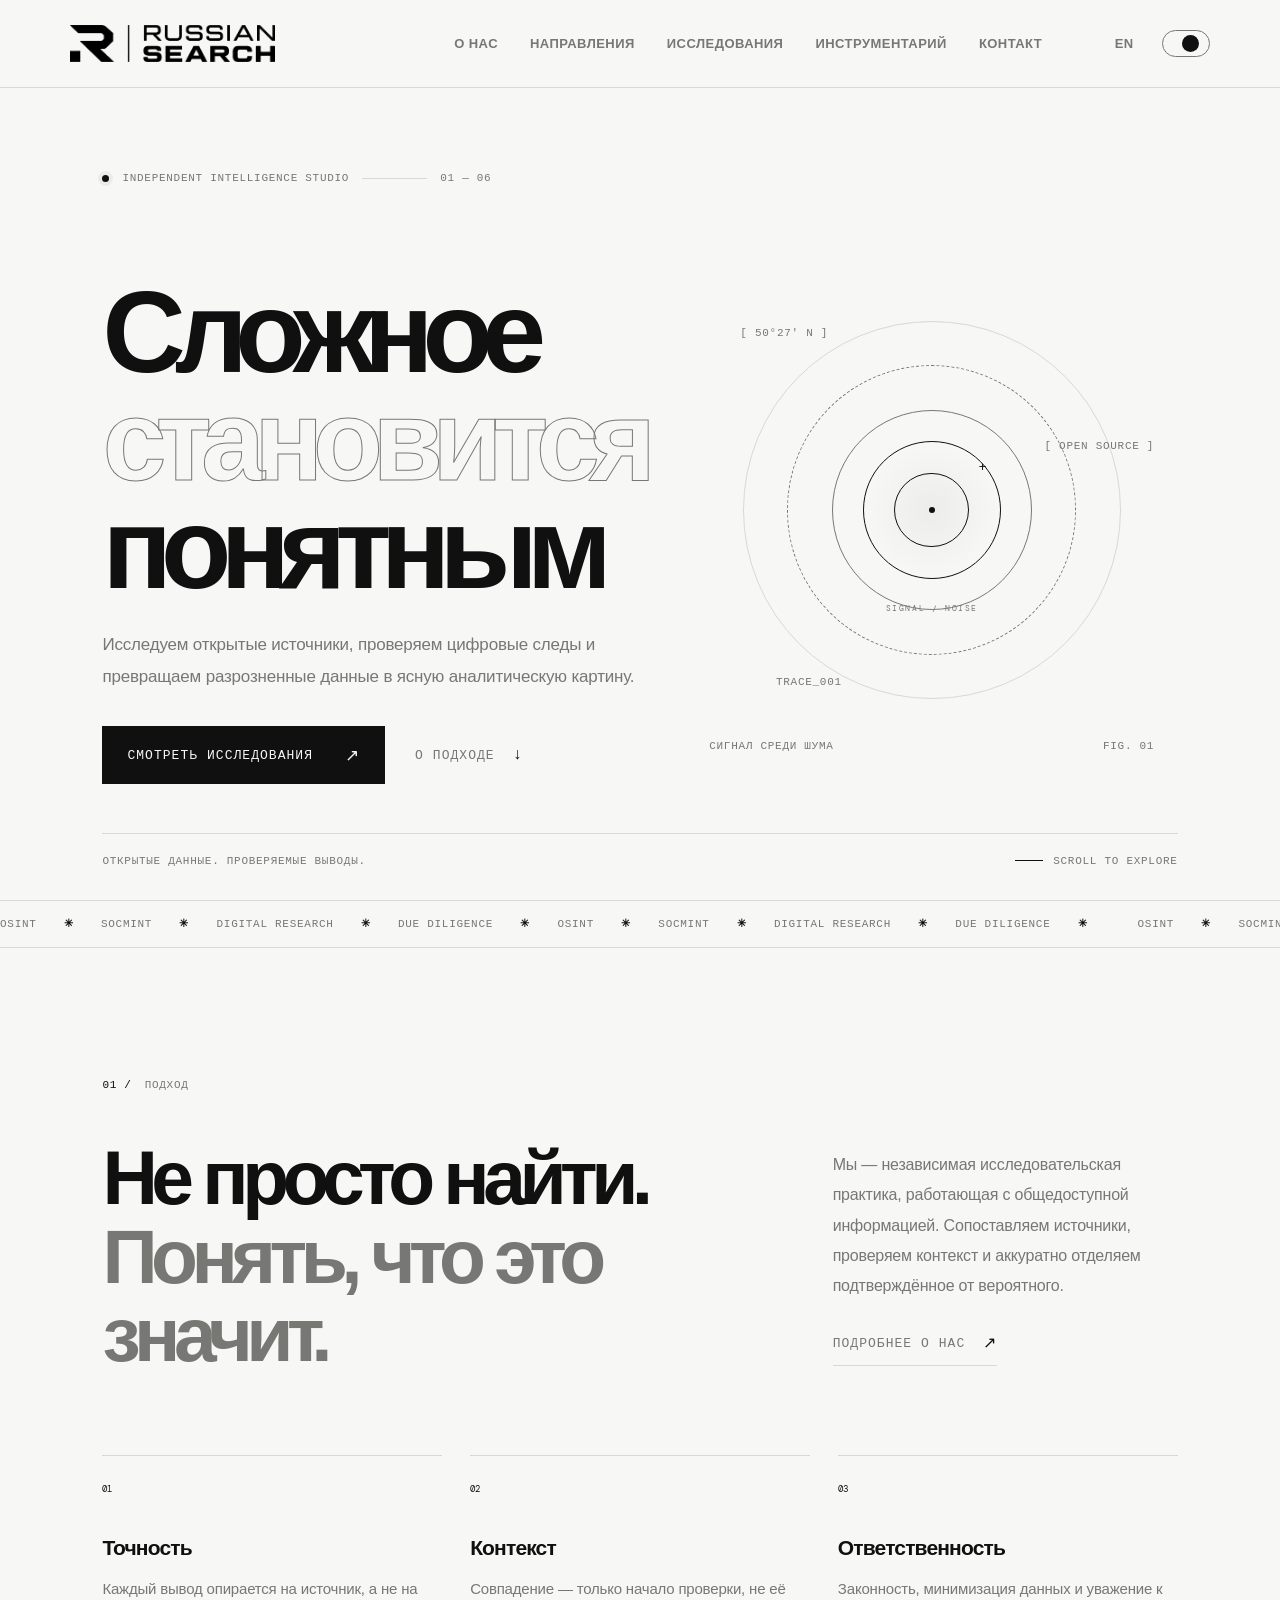
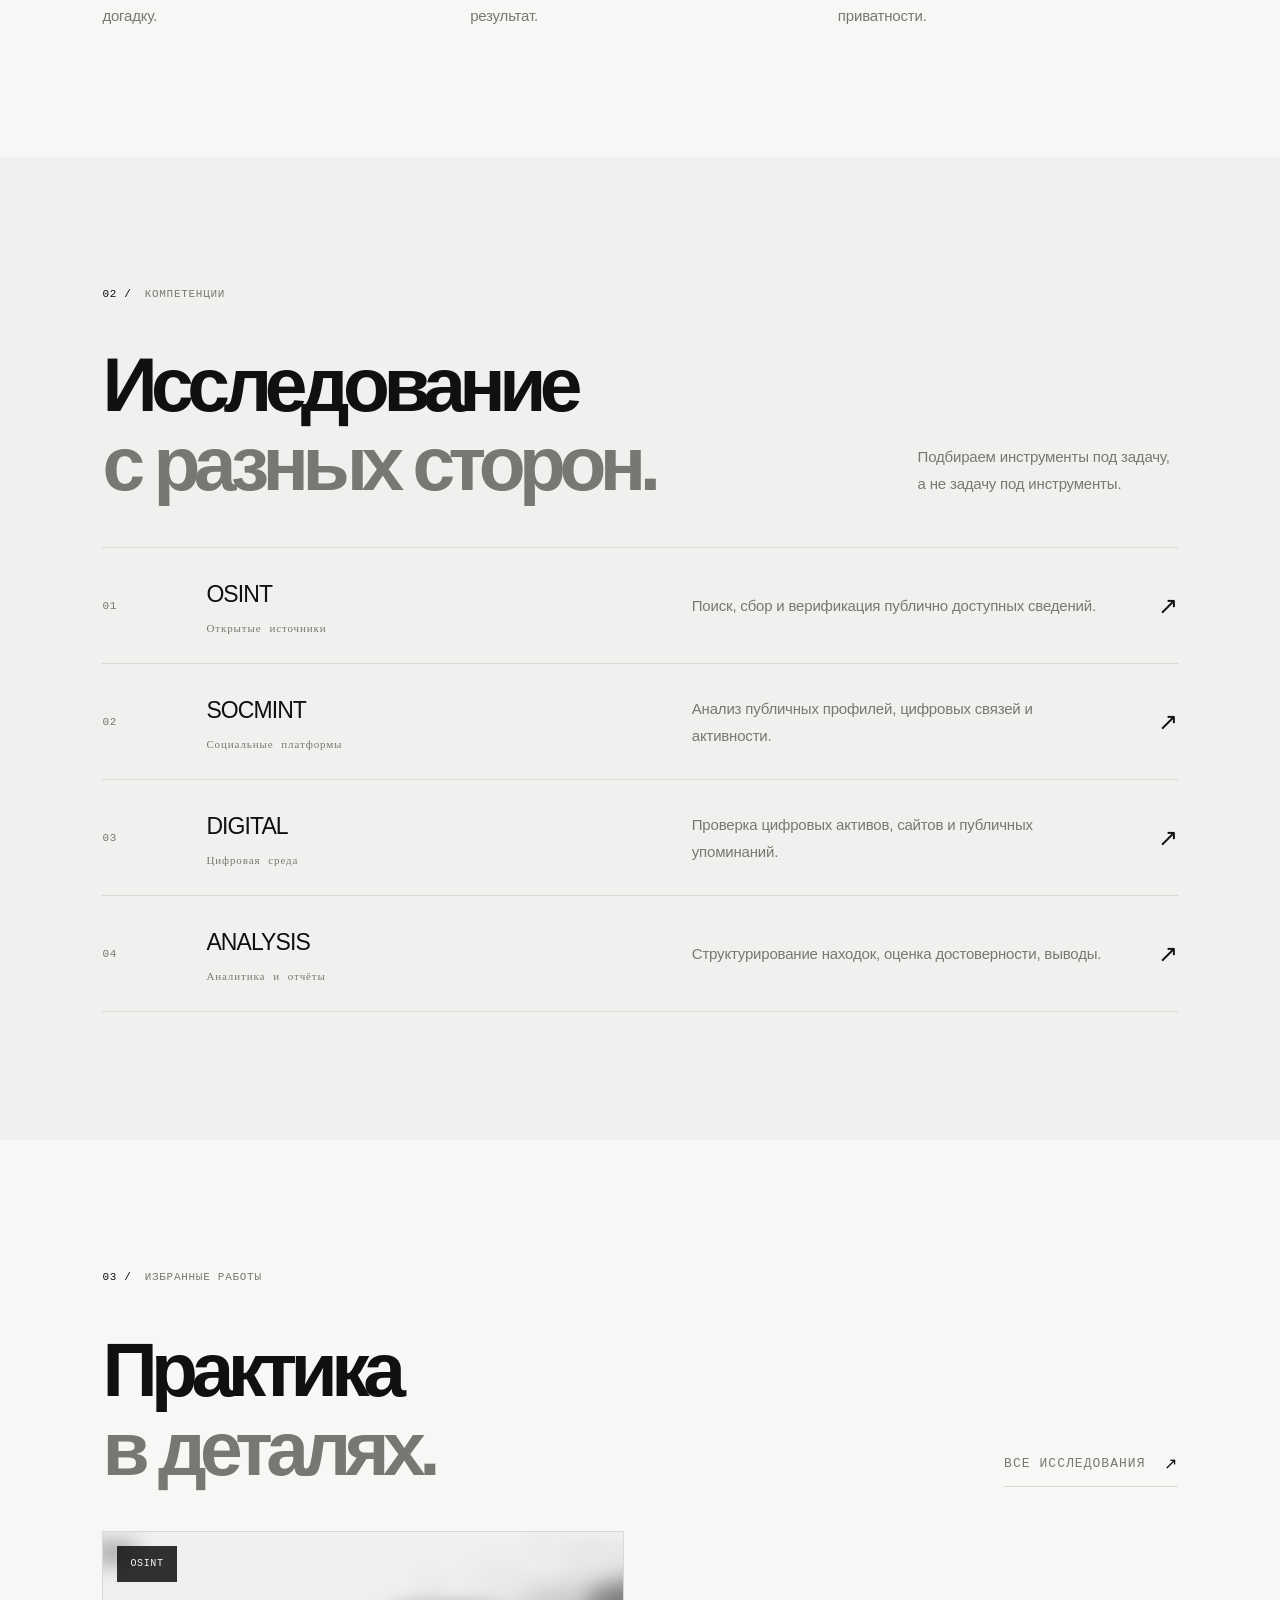
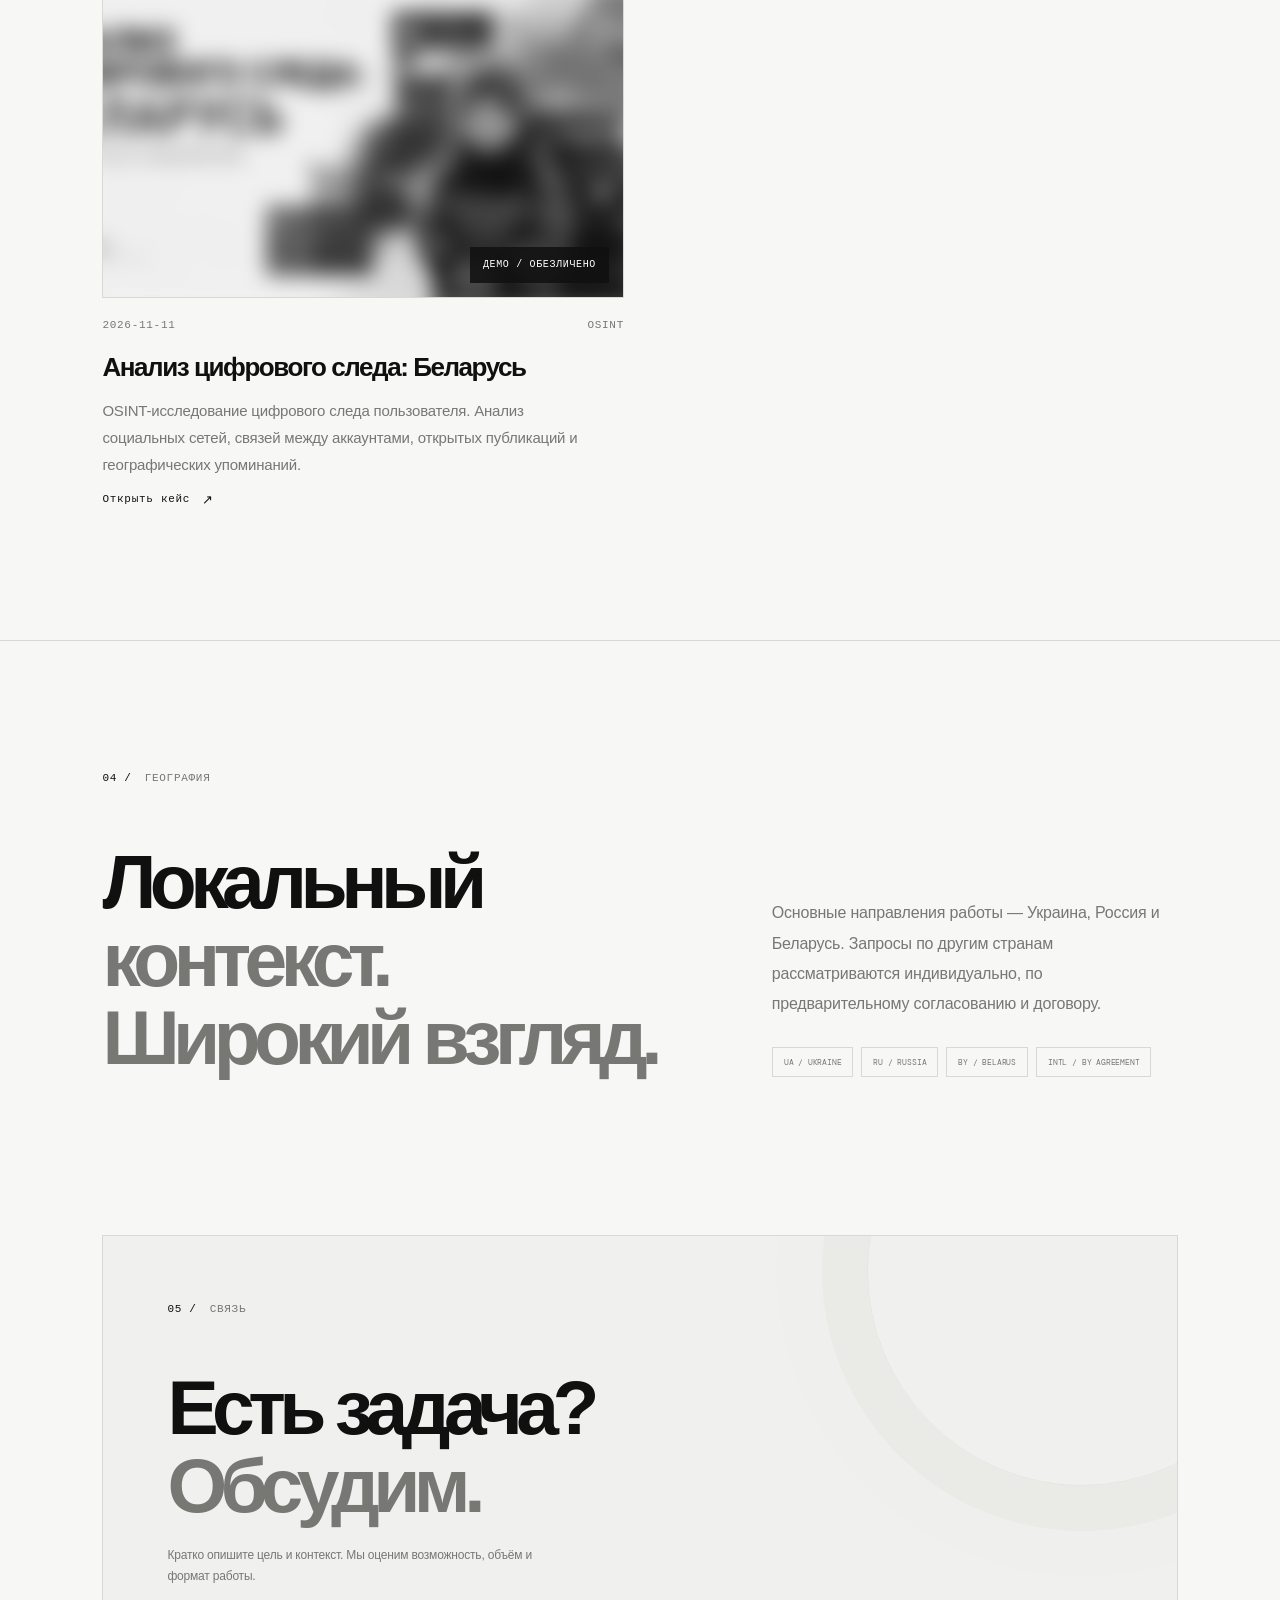
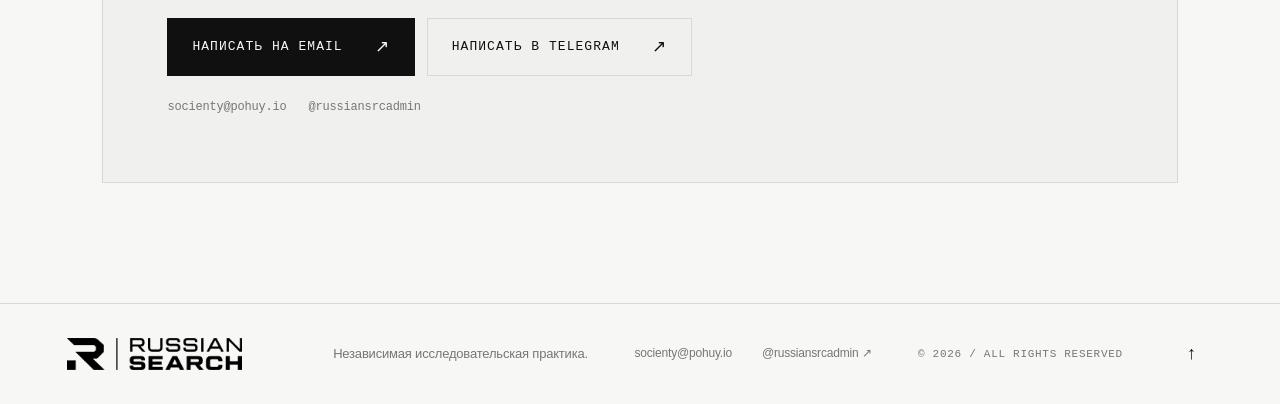
==== commit c3c6b153: "Add tools directory and improve website" ====
--- a/index.html
+++ b/index.html
@@ -7,14 +7,14 @@
 <title>RUSSIAN SEARCH — Intelligence, clearly.</title>
 <link rel="preconnect" href="https://fonts.googleapis.com"><link rel="preconnect" href="https://fonts.gstatic.com" crossorigin>
 <link href="https://fonts.googleapis.com/css2?family=DM+Mono:wght@400;500&family=Manrope:wght@400;500;600;700;800&display=swap" rel="stylesheet">
-<link rel="stylesheet" href="assets/css.css">
+<link rel="stylesheet" href="assets/css.css?v=20261111-2">
 <link rel="stylesheet" href="assets/brand.css">
 </head>
 <body>
 <div class="noise"></div><div class="cursor-glow"></div>
 <header class="header">
  <a class="logo" href="#home" aria-label="Home"><img class="logo-image" src="assets/russian-search-logo.png" alt="Russian Search"></a>
- <nav class="nav" id="nav"><a href="#about" data-t="nav_about">О нас</a><a href="#services" data-t="nav_services">Направления</a><a href="#work" data-t="nav_work">Исследования</a><a href="#contact" data-t="nav_contact">Контакт</a></nav>
+ <nav class="nav" id="nav"><a href="#about" data-t="nav_about">О нас</a><a href="#services" data-t="nav_services">Направления</a><a href="#work" data-t="nav_work">Исследования</a><a href="tools.html" data-t="nav_tools">Инструментарий</a><a href="#contact" data-t="nav_contact">Контакт</a></nav>
  <div class="header-actions"><button class="lang" id="lang">EN</button><button class="theme" id="theme" aria-label="Switch theme"><span></span></button><button class="burger" id="burger" aria-label="Open menu" aria-controls="nav" aria-expanded="false"><i></i><i></i></button></div>
 </header>
 <main id="home">
@@ -57,5 +57,5 @@
 <section class="contact section-pad" id="contact"><div class="contact-box reveal"><div class="contact-orb"></div><div class="section-label"><span>05 /</span><span data-t="contact_label">СВЯЗЬ</span></div><h2 class="display" data-t="contact_title">Есть задача?<br><em>Обсудим.</em></h2><p data-t="contact_copy">Кратко опишите цель и контекст. Мы оценим возможность, объём и формат работы.</p><div class="contact-actions"><a class="btn btn-lime" data-contact-email href="mailto:socienty@pohuy.io"><span data-t="contact_btn">Написать на email</span><b>↗</b></a><a class="btn btn-outline" data-contact-telegram href="https://t.me/russiansrcadmin" target="_blank" rel="noopener noreferrer"><span data-t="contact_telegram">Написать в Telegram</span><b>↗</b></a></div><div class="contact-details"><a data-contact-email href="mailto:socienty@pohuy.io">socienty@pohuy.io</a><a data-contact-telegram href="https://t.me/russiansrcadmin" target="_blank" rel="noopener noreferrer">@russiansrcadmin</a></div></div></section>
 </main>
 <footer class="footer"><a class="logo" href="#home"><img class="logo-image" src="assets/russian-search-logo.png" alt="Russian Search"></a><span data-t="footer_text">Независимая исследовательская практика.</span><div class="footer-contacts"><a data-contact-email href="mailto:socienty@pohuy.io">socienty@pohuy.io</a><a data-contact-telegram href="https://t.me/russiansrcadmin" target="_blank" rel="noopener noreferrer">@russiansrcadmin <span aria-hidden="true">↗</span></a></div><span class="mono">© <span id="year"></span> / ALL RIGHTS RESERVED</span><a class="to-top" href="#home">↑</a></footer>
-<script src="assets/app.js"></script>
+<script src="assets/app.js?v=20261111-2"></script>
 </body></html>
--- a/assets/css.css
+++ b/assets/css.css
@@ -6,3 +6,47 @@
 @media(max-width:900px){.header{padding:0 25px}.nav{gap:18px;margin-right:4vw}.hero-grid{grid-template-columns:1fr .8fr}.hero-title{font-size:clamp(65px,10vw,100px)}.hero-art{min-height:280px}.section-pad{padding-left:6vw;padding-right:6vw}.intro-content{gap:5vw}.service-row{grid-template-columns:45px 1fr 1fr 25px;gap:15px}}
 @media(max-width:680px){.header{height:70px;padding:0 20px}.header-actions{gap:14px}.nav{display:none;position:absolute;top:69px;left:0;right:0;margin:0;padding:24px 22px 28px;background:var(--bg);border-bottom:1px solid var(--line);flex-direction:column;gap:22px}.nav.open{display:flex}.nav a{font-size:12px}.burger{display:block}.burger i{transition:.2s}.burger.active i:first-child{transform:translateY(3.5px) rotate(45deg)}.burger.active i:last-child{transform:translateY(-3.5px) rotate(-45deg)}.admin{display:none}.hero{min-height:auto;padding-top:85px;padding-bottom:25px}.hero-grid{grid-template-columns:1fr;gap:0}.hero-title{font-size:clamp(65px,14vw,98px);margin:48px 0 25px}.hero-desc{max-width:450px}.hero-art{height:330px;min-height:0;margin-top:30px}.art-bottom{bottom:4px}.hero-bottom{margin-top:20px;font-size:7px}.intro,.services,.work,.regions{padding-top:85px;padding-bottom:85px}.intro-content,.regions-layout{grid-template-columns:1fr;gap:28px;margin-top:38px}.display{font-size:clamp(42px,10vw,64px)}.principles{grid-template-columns:1fr;gap:25px;margin-top:65px}.principle{display:grid;grid-template-columns:35px 1fr;column-gap:15px}.principle>span{grid-row:span 2}.principle h3{margin:0 0 7px}.principle p{max-width:100%}.section-heading,.work-heading{align-items:flex-start;flex-direction:column;margin:38px 0}.section-heading>p{max-width:380px}.service-row{grid-template-columns:34px 1fr 25px;gap:10px;padding:20px 0}.service-title{font-size:17px}.service-desc{grid-column:2;grid-row:2;font-size:10px}.service-arrow{grid-column:3;grid-row:1}.work-grid{grid-template-columns:1fr;gap:38px}.work-card h3{font-size:20px}.contact{padding-bottom:80px}.contact-box{padding:35px 25px}.contact-orb{right:-270px}.footer{flex-wrap:wrap;padding:24px 20px}.footer>span:nth-child(2){order:3;width:100%}.inner-page{padding-top:75px;padding-bottom:85px}.inner-title{font-size:clamp(48px,11vw,75px);margin:45px 0 20px}.about-photo{margin:50px 0;height:250px}.two-col{grid-template-columns:1fr;gap:20px}.values-grid{grid-template-columns:1fr;gap:15px;margin:40px 0}.values-grid>div{display:grid;grid-template-columns:35px 1fr;column-gap:12px}.values-grid>div>span{grid-row:span 2}.values-grid h3{margin:0 0 6px}.values-grid p{margin:0}.service-detail{grid-template-columns:1fr 25px;gap:12px;padding:25px 0}.service-detail>span{grid-column:1/-1}.service-detail>div{grid-column:1}.service-detail>b{grid-column:2;grid-row:2}.filter-row{flex-wrap:wrap;margin-top:40px}.case-page{padding-top:45px}.case-body{grid-template-columns:1fr;gap:25px}.case-side{flex-direction:row;flex-wrap:wrap}.case-title{font-size:clamp(44px,11vw,70px)}}
 @media(prefers-reduced-motion:reduce){*,*::before,*::after{animation-duration:.01ms!important;animation-iteration-count:1!important;scroll-behavior:auto!important;transition-duration:.01ms!important}.reveal{opacity:1;transform:none}}
+
+/* Case content: rich text, markdown and inline media */
+.case-body article{overflow-wrap:anywhere}
+.case-body article h2{margin:42px 0 16px;line-height:1.35}
+.case-body article h3{font-size:18px;color:var(--ink);font-weight:600;letter-spacing:-.025em;margin:30px 0 12px;line-height:1.4}
+.case-body article h4{font-size:15px;color:var(--ink);font-weight:600;margin:24px 0 10px}
+.case-body article p{margin:0 0 18px}
+.case-body article ul,.case-body article ol{padding-left:24px;margin:12px 0 22px}
+.case-body article li{padding-left:5px;margin:7px 0}
+.case-body article blockquote{border-left:2px solid var(--lime);margin:24px 0;padding:8px 0 8px 20px;color:var(--ink)}
+.case-body article a{color:var(--lime);text-decoration:underline;text-underline-offset:3px}
+.case-body article hr{border:0;border-top:1px solid var(--line);margin:30px 0}
+.case-body article img{display:block;width:100%;height:auto;max-height:720px;object-fit:contain;margin:28px 0;border:1px solid var(--line);background:var(--panel)}
+.case-body article code{font-family:'DM Mono',monospace;font-size:.9em;background:var(--panel);padding:2px 5px;border:1px solid var(--line)}
+.load-error{padding:22px;border:1px solid var(--line);color:var(--muted);font-size:12px}
+.load-error p{margin:0 0 14px}
+.load-retry{border:1px solid var(--line);background:var(--panel);color:var(--ink);padding:10px 14px;font:10px 'DM Mono';cursor:pointer}
+.load-retry:hover{border-color:var(--lime);color:var(--lime)}
+.load-retry:disabled{opacity:.55;cursor:wait}
+
+/* Toolkit directory */
+.tools-controls{display:flex;align-items:center;justify-content:space-between;gap:24px;margin:55px 0 20px;padding-bottom:18px;border-bottom:1px solid var(--line)}
+.tools-search{display:flex;align-items:center;gap:14px;flex:1;max-width:520px;border-bottom:1px solid var(--line);padding:12px 0;color:var(--muted)}
+.tools-search .mono,.tools-count,.tool-category,.tool-platform{font:8px 'DM Mono',monospace;letter-spacing:.1em}
+.tools-search input{width:100%;border:0;outline:0;background:transparent;color:var(--ink);font:12px 'Manrope',sans-serif}
+.tools-search input::placeholder{color:var(--muted)}
+.tools-filters{display:flex;flex-wrap:wrap;gap:7px}
+.tools-count{color:var(--muted);margin:22px 0}
+.tools-grid{display:grid;grid-template-columns:repeat(3,minmax(0,1fr));gap:1px;background:var(--line);border:1px solid var(--line)}
+.tool-card{min-width:0;min-height:260px;padding:24px;background:var(--bg);display:flex;flex-direction:column;transition:background .25s}
+.tool-card:hover{background:var(--panel)}
+.tool-card-top{display:flex;justify-content:space-between;align-items:start;gap:12px}
+.tool-icon{width:42px;height:42px;border:1px solid var(--line);background:var(--panel);display:grid;place-items:center;overflow:hidden;color:var(--lime);font:15px 'DM Mono',monospace}
+.tool-icon img{width:100%;height:100%;object-fit:contain;padding:5px}
+.tool-category{color:var(--lime);border:1px solid var(--line);padding:7px 8px}
+.tool-card h2{font-size:19px;letter-spacing:-.04em;font-weight:600;margin:28px 0 9px;overflow-wrap:anywhere}
+.tool-card>p{font-size:11px;line-height:1.8;color:var(--muted);margin:0 0 24px;white-space:pre-line}
+.tool-card-bottom{margin-top:auto;padding-top:14px;border-top:1px solid var(--line);display:flex;align-items:center;justify-content:space-between;gap:12px}
+.tool-platform{color:var(--muted);overflow-wrap:anywhere}
+.tool-card-bottom>a{font:8px 'DM Mono',monospace;color:var(--lime);letter-spacing:.1em;white-space:nowrap}
+.tool-card-bottom>a b{font-size:13px;font-weight:400;margin-left:7px}
+.tools-note{margin-top:38px;max-width:680px;color:var(--muted);font-size:10px;line-height:1.8}
+@media(max-width:900px){.tools-grid{grid-template-columns:repeat(2,minmax(0,1fr))}}
+@media(max-width:620px){.tools-controls{align-items:stretch;flex-direction:column;margin-top:38px}.tools-grid{grid-template-columns:1fr}.tool-card{min-height:220px}.tools-filters{gap:6px}}
